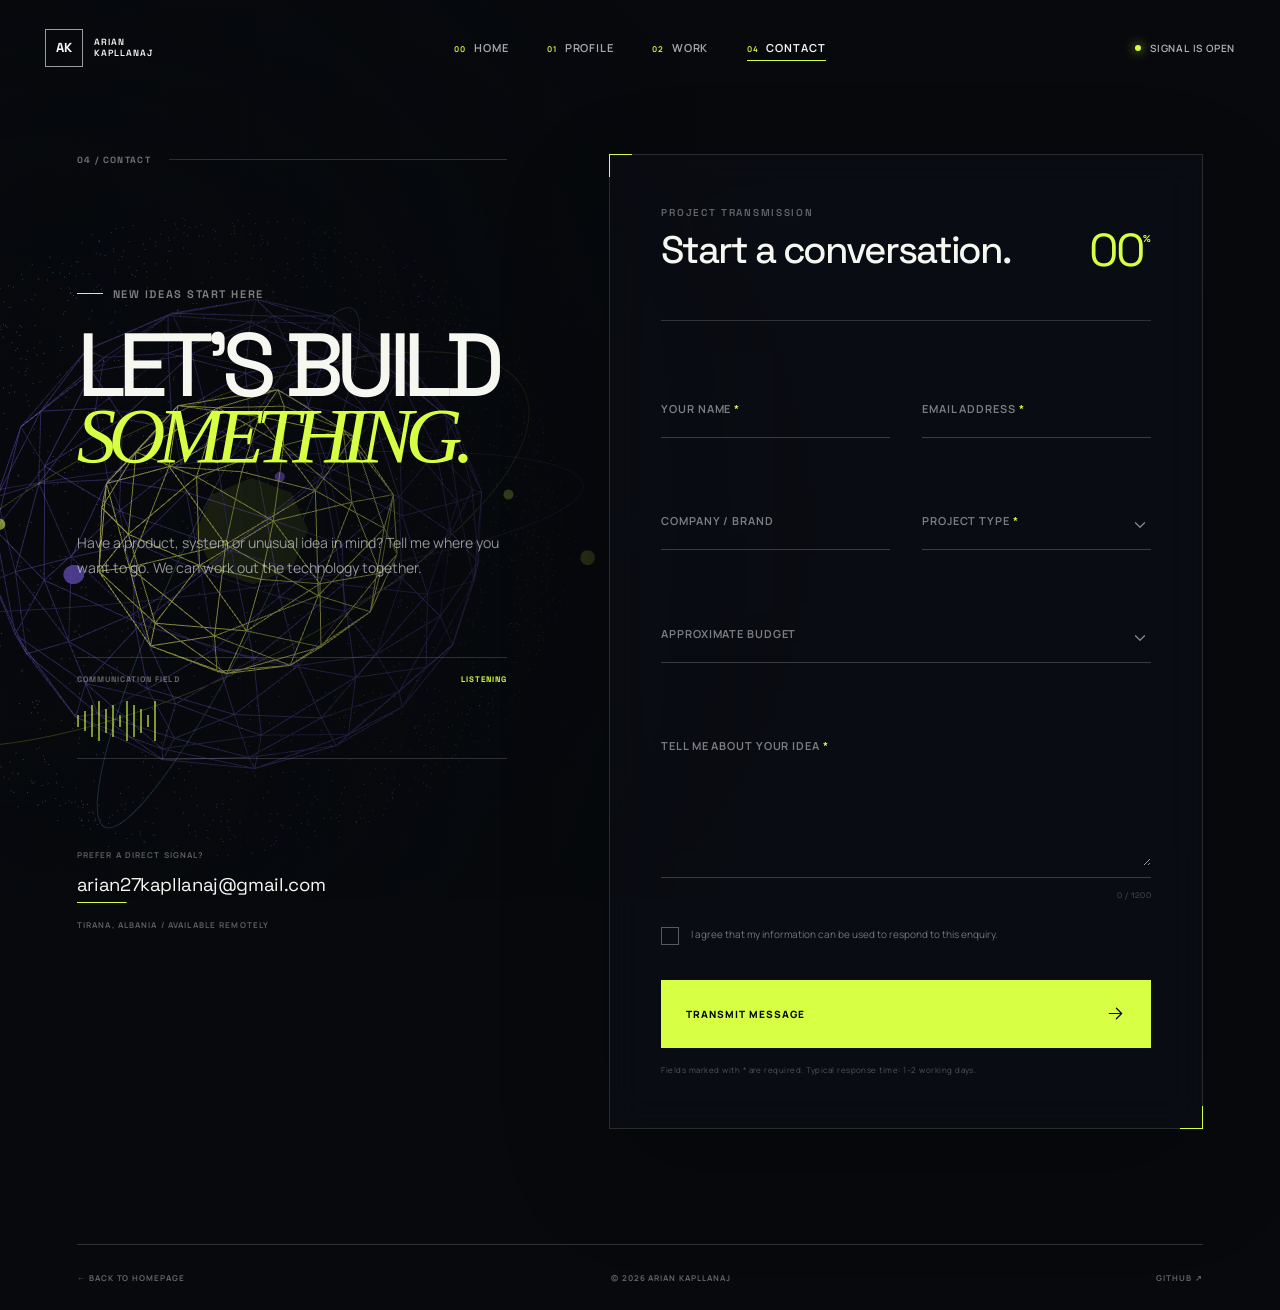
==== contact.html @ 9e795e26 "contact form" ====
<!doctype html>
<html lang="en">
<head>
  <meta charset="UTF-8">
  <meta name="viewport" content="width=device-width, initial-scale=1.0">
  <meta name="description" content="Start a conversation with Arian Kapllanaj about AI systems, software engineering, automation or an ambitious digital product.">
  <meta name="theme-color" content="#07090d">
  <title>Contact — Arian Kapllanaj</title>
  <link rel="icon" href="assets/favicon.svg" type="image/svg+xml">
  <link rel="stylesheet" href="css/style.css">
  <link rel="stylesheet" href="css/contact.css">
</head>

<body class="contact-page is-loading">
  <div class="cursor cursor--dot" aria-hidden="true"></div>
  <div class="cursor cursor--ring" aria-hidden="true"><span>Open</span></div>

  <div class="contact-loader" id="contactLoader" aria-hidden="true">
    <span class="contact-loader__index">04</span>
    <strong>CONTACT</strong>
    <i></i>
  </div>

  <div class="contact-route" id="contactRoute" aria-hidden="true">
    <span>Returning to</span>
    <strong>AK / HOME</strong>
  </div>

  <canvas id="contactCanvas" aria-hidden="true"></canvas>
  <div class="contact-backdrop" aria-hidden="true"></div>

  <header class="site-header contact-header" id="siteHeader">
    <a class="brand magnetic route-home" href="index.html" aria-label="Arian Kapllanaj, return home">
      <span class="brand-mark">AK</span>
      <span class="brand-copy">Arian<br>Kapllanaj</span>
    </a>

    <nav class="desktop-nav" aria-label="Primary navigation">
      <a class="route-home" href="index.html"><span>00</span> Home</a>
      <a href="index.html#profile"><span>01</span> Profile</a>
      <a href="index.html#work"><span>02</span> Work</a>
      <a class="is-active" href="#contactForm"><span>04</span> Contact</a>
    </nav>

    <div class="header-actions">
      <div class="availability" aria-label="Currently available for selected projects">
        <i></i>
        <span>Signal is open</span>
      </div>
      <button class="menu-toggle" id="menuToggle" type="button" aria-label="Open menu" aria-expanded="false" aria-controls="mobileMenu">
        <span></span><span></span>
      </button>
    </div>
  </header>

  <aside class="mobile-menu" id="mobileMenu" aria-hidden="true">
    <div class="mobile-menu__inner">
      <p class="micro-copy">Navigate /</p>
      <nav aria-label="Mobile navigation">
        <a class="route-home" href="index.html"><span>00</span> Home</a>
        <a href="index.html#profile"><span>01</span> Profile</a>
        <a href="index.html#work"><span>02</span> Selected work</a>
        <a href="#contactForm"><span>04</span> Contact</a>
      </nav>
      <div class="mobile-menu__meta">
        <a href="mailto:arian27kapllanaj@gmail.com">Email</a>
        <a href="https://github.com/Arian27Kapllanaj" target="_blank" rel="noreferrer">GitHub</a>
        <span>Tirana, AL</span>
      </div>
    </div>
  </aside>

  <main class="contact-experience">
    <section class="contact-layout page-width" aria-labelledby="contactTitle">
      <div class="contact-intro">
        <div class="contact-index reveal-contact">
          <span>04 / Contact</span>
          <i></i>
        </div>

        <p class="eyebrow reveal-contact"><span></span> New ideas start here</p>
        <h1 id="contactTitle" class="reveal-contact">
          LET'S BUILD<br>
          <em>SOMETHING.</em>
        </h1>
        <p class="contact-intro__copy reveal-contact">
          Have a product, system or unusual idea in mind? Tell me where you want to go. We can work out the technology together.
        </p>

        <div class="signal-readout reveal-contact" aria-hidden="true">
          <div class="signal-readout__top">
            <span>Communication field</span>
            <strong id="signalState">Listening</strong>
          </div>
          <div class="signal-bars">
            <i></i><i></i><i></i><i></i><i></i><i></i><i></i><i></i><i></i><i></i><i></i><i></i>
          </div>
        </div>

        <div class="contact-direct reveal-contact">
          <p>Prefer a direct signal?</p>
          <a href="mailto:arian27kapllanaj@gmail.com">arian27kapllanaj@gmail.com</a>
          <span>Tirana, Albania / Available remotely</span>
        </div>
      </div>

      <div class="form-panel reveal-contact">
        <div class="form-panel__top">
          <div>
            <p class="micro-copy">Project transmission</p>
            <h2>Start a conversation.</h2>
          </div>
          <div class="form-progress" aria-label="Form completion">
            <strong id="formProgress">00</strong><span>%</span>
          </div>
        </div>

        <form id="contactForm" action="https://formspree.io/f/meeylojl" method="post" novalidate>
          <div class="form-row">
            <div class="field">
              <input id="name" name="name" type="text" autocomplete="name" placeholder=" " required>
              <label for="name">Your name <span>*</span></label>
              <i></i>
              <small>Please enter your name.</small>
            </div>

            <div class="field">
              <input id="email" name="email" type="email" autocomplete="email" placeholder=" " required>
              <label for="email">Email address <span>*</span></label>
              <i></i>
              <small>Please enter a valid email.</small>
            </div>
          </div>

          <div class="form-row">
            <div class="field">
              <input id="company" name="company" type="text" autocomplete="organization" placeholder=" ">
              <label for="company">Company / Brand</label>
              <i></i>
            </div>

            <div class="field field--select">
              <select id="projectType" name="project_type" required>
                <option value="" selected disabled></option>
                <option value="AI system or agent">AI system or agent</option>
                <option value="Website or digital product">Website or digital product</option>
                <option value="Software engineering">Software engineering</option>
                <option value="Automation or integration">Automation or integration</option>
                <option value="Something different">Something different</option>
              </select>
              <label for="projectType">Project type <span>*</span></label>
              <svg viewBox="0 0 20 20" aria-hidden="true"><path d="m5 7.5 5 5 5-5"/></svg>
              <i></i>
              <small>Please select a project type.</small>
            </div>
          </div>

          <div class="field field--select">
            <select id="budget" name="budget">
              <option value="" selected></option>
              <option value="Under €1,000">Under €1,000</option>
              <option value="€1,000–€3,000">€1,000–€3,000</option>
              <option value="€3,000–€7,500">€3,000–€7,500</option>
              <option value="€7,500+">€7,500+</option>
              <option value="To be discussed">To be discussed</option>
            </select>
            <label for="budget">Approximate budget</label>
            <svg viewBox="0 0 20 20" aria-hidden="true"><path d="m5 7.5 5 5 5-5"/></svg>
            <i></i>
          </div>

          <div class="field field--message">
            <textarea id="message" name="message" rows="5" placeholder=" " required></textarea>
            <label for="message">Tell me about your idea <span>*</span></label>
            <i></i>
            <small>Please add a short project description.</small>
            <span class="character-count"><b id="characterCount">0</b> / 1200</span>
          </div>

          <div class="field field--honeypot" aria-hidden="true">
            <label for="website">Website</label>
            <input id="website" name="website" type="text" tabindex="-1" autocomplete="off">
          </div>

          <label class="consent">
            <input type="checkbox" name="consent" required>
            <span class="consent-box"><i></i></span>
            <span>I agree that my information can be used to respond to this enquiry.</span>
          </label>

          <button class="send-button magnetic" type="submit">
            <span class="send-button__default">Transmit message</span>
            <span class="send-button__sending">Establishing connection</span>
            <svg viewBox="0 0 24 24" aria-hidden="true"><path d="M5 12h13M13 6l6 6-6 6"/></svg>
            <i class="send-button__progress"></i>
          </button>

          <p class="form-note">Fields marked with * are required. Typical response time: 1–2 working days.</p>
        </form>
      </div>
    </section>
  </main>

  <footer class="contact-footer page-width">
    <a class="route-home" href="index.html">← Back to homepage</a>
    <span>© 2026 Arian Kapllanaj</span>
    <a href="https://github.com/Arian27Kapllanaj" target="_blank" rel="noreferrer">GitHub ↗</a>
  </footer>

  <div class="success-state" id="successState" role="dialog" aria-modal="true" aria-labelledby="successTitle" aria-hidden="true">
    <div class="success-state__orbit" aria-hidden="true"><i></i><i></i><i></i></div>
    <p class="micro-copy">Transmission complete / 200</p>
    <h2 id="successTitle">MESSAGE<br><em>RECEIVED.</em></h2>
    <p>Thank you. Your signal reached me successfully.<br>I'll get back to you shortly.</p>
    <a class="button button--solid route-home" href="index.html">
      <span>Return home</span>
      <svg viewBox="0 0 24 24" aria-hidden="true"><path d="M5 12h13M13 6l6 6-6 6"/></svg>
    </a>
  </div>

  <script type="module" src="js/contact.js"></script>
</body>
</html>
---- css/style.css ----
@font-face {
  font-family: "Manrope Local";
  src: url("../assets/fonts/manrope-latin.woff2") format("woff2");
  font-weight: 200 800;
  font-style: normal;
  font-display: swap;
}

@font-face {
  font-family: "Space Grotesk Local";
  src: url("../assets/fonts/space-grotesk-latin.woff2") format("woff2");
  font-weight: 300 700;
  font-style: normal;
  font-display: swap;
}

:root {
  --ink: #07090d;
  --ink-soft: #101319;
  --paper: #e9e9e4;
  --paper-warm: #dddcd4;
  --white: #f7f7f2;
  --acid: #d7ff43;
  --violet: #8f6bff;
  --blue: #8cd7ff;
  --muted: #8f949d;
  --line-dark: rgba(7, 9, 13, 0.17);
  --line-light: rgba(255, 255, 255, 0.16);
  --page: min(88vw, 1500px);
  --header-height: 96px;
  --ease-out: cubic-bezier(.16, 1, .3, 1);
  --ease-smooth: cubic-bezier(.65, 0, .35, 1);
}

* {
  box-sizing: border-box;
}

html {
  scroll-behavior: smooth;
  scrollbar-color: var(--acid) var(--ink);
  scrollbar-width: thin;
  overflow-x: clip;
}

body {
  margin: 0;
  min-width: 320px;
  width: 100%;
  overflow-x: clip;
  color: var(--white);
  background: var(--ink);
  font-family: "Manrope Local", Arial, sans-serif;
  -webkit-font-smoothing: antialiased;
}

body.is-locked,
body.menu-open,
body.modal-open {
  overflow: hidden;
}

::selection {
  color: var(--ink);
  background: var(--acid);
}

a,
button {
  color: inherit;
}

a {
  text-decoration: none;
}

button {
  border: 0;
  font: inherit;
}

svg {
  display: block;
}

.page-width {
  width: var(--page);
  margin-inline: auto;
}

.section-dark {
  position: relative;
  color: var(--white);
  background: var(--ink);
}

.section-light {
  position: relative;
  color: var(--ink);
  background: var(--paper);
}

.noise {
  display: none;
}

.click-flash {
  position: fixed;
  z-index: 9998;
  width: 12px;
  height: 12px;
  border: 1px solid var(--acid);
  border-radius: 50%;
  pointer-events: none;
  opacity: 0;
  transform: translate(-50%, -50%) scale(0);
}

.click-flash.is-active {
  animation: clickFlash .75s var(--ease-out);
}

.route-transition {
  position: fixed;
  z-index: 15000;
  inset: 0;
  display: grid;
  visibility: hidden;
  align-content: center;
  justify-items: center;
  color: var(--ink);
  background: var(--acid);
  clip-path: circle(0 at var(--route-x, 50%) var(--route-y, 50%));
  transition: clip-path .85s var(--ease-smooth), visibility .85s;
}

.route-transition span {
  margin-bottom: 8px;
  font-family: "Space Grotesk Local", monospace;
  font-size: 9px;
  font-weight: 700;
  letter-spacing: .18em;
  text-transform: uppercase;
}

.route-transition strong {
  font-family: "Space Grotesk Local", sans-serif;
  font-size: clamp(50px, 9vw, 140px);
  font-weight: 520;
  letter-spacing: -.075em;
}

.route-transition.is-active {
  visibility: visible;
  clip-path: circle(150% at var(--route-x, 50%) var(--route-y, 50%));
}

@keyframes clickFlash {
  0% { opacity: .85; transform: translate(-50%, -50%) scale(.2); }
  100% { opacity: 0; transform: translate(-50%, -50%) scale(8); }
}

.cursor {
  position: fixed;
  z-index: 11000;
  top: 0;
  left: 0;
  border-radius: 50%;
  pointer-events: none;
  will-change: transform;
}

.cursor--dot {
  width: 5px;
  height: 5px;
  background: var(--acid);
  transform: translate3d(-100px, -100px, 0);
}

.cursor--ring {
  display: grid;
  width: 42px;
  height: 42px;
  border: 1px solid rgba(215, 255, 67, .6);
  place-items: center;
  transition: width .3s var(--ease-out), height .3s var(--ease-out), background-color .3s, border-color .3s;
}

.cursor--ring span {
  opacity: 0;
  color: var(--ink);
  font-size: 9px;
  font-weight: 800;
  letter-spacing: .08em;
  text-transform: uppercase;
  transition: opacity .2s;
}

.cursor--ring.is-hovering {
  width: 64px;
  height: 64px;
  border-color: var(--acid);
  background: rgba(215, 255, 67, .1);
}

.cursor--ring.is-view {
  width: 82px;
  height: 82px;
  border-color: var(--acid);
  background: var(--acid);
}

.cursor--ring.is-view span {
  opacity: 1;
}

.micro-copy {
  font-family: "Space Grotesk Local", monospace;
  font-size: 10px;
  font-weight: 600;
  letter-spacing: .17em;
  text-transform: uppercase;
}

.eyebrow {
  display: flex;
  align-items: center;
  gap: 10px;
  margin: 0;
  font-family: "Space Grotesk Local", monospace;
  font-size: 11px;
  font-weight: 650;
  letter-spacing: .14em;
  text-transform: uppercase;
}

.eyebrow > span {
  width: 26px;
  height: 1px;
  background: currentColor;
}

.eyebrow b {
  font-weight: inherit;
}

/* Opening experience */
.experience-gate {
  position: fixed;
  z-index: 9000;
  inset: 0;
  overflow: hidden;
  color: var(--white);
  background: transparent;
  transition: visibility 0s linear .05s;
}

.experience-gate.is-complete {
  visibility: hidden;
}

.experience-gate.is-launching {
  z-index: 12000;
}

.experience-gate.is-complete .launch-sequence {
  visibility: hidden;
}

.gate-shutter {
  position: absolute;
  z-index: 0;
  right: 0;
  left: 0;
  height: 50.5%;
  background: var(--ink);
  transform: translateY(0);
  transition: transform .9s var(--ease-smooth);
}

.gate-shutter--top {
  top: 0;
}

.gate-shutter--bottom {
  bottom: 0;
}

.experience-gate.is-launching .gate-shutter--top {
  transform: translateY(-101%);
  transition-delay: .55s;
}

.experience-gate.is-launching .gate-shutter--bottom {
  transform: translateY(101%);
  transition-delay: .55s;
}

.gate-grid {
  position: absolute;
  z-index: 1;
  inset: 0;
  opacity: .07;
  background-image:
    linear-gradient(rgba(255, 255, 255, .16) 1px, transparent 1px),
    linear-gradient(90deg, rgba(255, 255, 255, .16) 1px, transparent 1px);
  background-size: 6.25vw 6.25vw;
  mask-image: radial-gradient(circle at center, #000, transparent 74%);
}

.gate-orbit {
  position: absolute;
  z-index: 1;
  top: 50%;
  left: 50%;
  border: 1px solid rgba(215, 255, 67, .15);
  border-radius: 50%;
  transform: translate(-50%, -50%);
}

.gate-orbit::before {
  position: absolute;
  width: 7px;
  height: 7px;
  border-radius: 50%;
  background: var(--acid);
  box-shadow: 0 0 22px var(--acid);
  content: "";
}

.gate-orbit--one {
  width: min(70vw, 900px);
  aspect-ratio: 1;
  animation: orbitSpin 22s linear infinite;
}

.gate-orbit--one::before {
  top: 11%;
  left: 19%;
}

.gate-orbit--two {
  width: min(46vw, 590px);
  aspect-ratio: 1;
  border-color: rgba(143, 107, 255, .24);
  animation: orbitSpin 14s linear infinite reverse;
}

.gate-orbit--two::before {
  right: 5%;
  bottom: 28%;
  background: var(--violet);
  box-shadow: 0 0 22px var(--violet);
}

@keyframes orbitSpin {
  to { transform: translate(-50%, -50%) rotate(360deg); }
}

.gate-top,
.gate-bottom {
  position: absolute;
  z-index: 2;
  right: 3.5vw;
  left: 3.5vw;
  display: flex;
  justify-content: space-between;
  color: rgba(255, 255, 255, .5);
}

.gate-grid,
.gate-orbit,
.gate-top,
.gate-bottom,
.gate-center {
  transition: opacity .35s ease, transform .55s var(--ease-out);
}

.experience-gate.is-launching .gate-grid,
.experience-gate.is-launching .gate-orbit,
.experience-gate.is-launching .gate-top,
.experience-gate.is-launching .gate-bottom,
.experience-gate.is-launching .gate-center {
  opacity: 0;
}

.experience-gate.is-launching .gate-center {
  transform: translate(-50%, -50%) scale(.92);
}

.gate-top { top: 4vh; }
.gate-bottom { bottom: 4vh; }

.gate-center {
  position: absolute;
  z-index: 3;
  top: 50%;
  left: 50%;
  width: min(92vw, 920px);
  text-align: center;
  transform: translate(-50%, -50%);
}

.gate-eyebrow {
  justify-content: center;
  margin-bottom: 24px;
  color: rgba(255, 255, 255, .55);
}

.gate-eyebrow span {
  background: var(--acid);
}

.gate-center h1 {
  margin: 0 0 50px;
  font-family: "Space Grotesk Local", sans-serif;
  font-size: clamp(42px, 6.5vw, 104px);
  font-weight: 430;
  letter-spacing: -.075em;
  line-height: .91;
}

.gate-center h1 em {
  color: var(--acid);
  font-family: Georgia, serif;
  font-weight: 400;
}

.enter-button {
  position: relative;
  display: inline-flex;
  width: 178px;
  height: 178px;
  align-items: center;
  justify-content: center;
  border: 1px solid rgba(255, 255, 255, .28);
  border-radius: 50%;
  color: var(--ink);
  background: var(--acid);
  cursor: pointer;
  transition: color .35s, background-color .35s, transform .25s var(--ease-out);
}

.enter-button::before {
  position: absolute;
  inset: 10px;
  border: 1px solid rgba(7, 9, 13, .22);
  border-radius: inherit;
  content: "";
  transition: inset .3s var(--ease-out);
}

.enter-button:hover {
  color: var(--white);
  background: var(--violet);
}

.enter-button:hover::before { inset: 5px; }

.enter-button__rings,
.enter-button__rings::before {
  position: absolute;
  inset: -12px;
  border: 1px solid rgba(215, 255, 67, .2);
  border-radius: 50%;
  content: "";
}

.enter-button__rings::before {
  inset: -12px;
  animation: enterPulse 2.4s ease-out infinite;
}

@keyframes enterPulse {
  0% { opacity: .9; transform: scale(.88); }
  100% { opacity: 0; transform: scale(1.22); }
}

.enter-button__label {
  display: flex;
  flex-direction: column;
  font-family: "Space Grotesk Local", sans-serif;
  font-size: 16px;
  font-weight: 700;
  letter-spacing: .03em;
  line-height: 1.2;
  text-transform: uppercase;
}

.enter-button__label small {
  font-size: 9px;
  letter-spacing: .18em;
  opacity: .65;
}

.enter-button svg {
  position: absolute;
  right: 29px;
  bottom: 42px;
  width: 19px;
  fill: none;
  stroke: currentColor;
  stroke-linecap: round;
  stroke-linejoin: round;
  stroke-width: 1.5;
}

.boot-status {
  width: min(340px, 76vw);
  margin: 38px auto 0;
  color: rgba(255, 255, 255, .48);
  font-family: "Space Grotesk Local", monospace;
  font-size: 9px;
  letter-spacing: .14em;
  text-transform: uppercase;
}

.boot-track {
  height: 1px;
  margin-top: 12px;
  overflow: hidden;
  background: rgba(255, 255, 255, .12);
}

.boot-track i {
  display: block;
  width: 0;
  height: 100%;
  background: var(--acid);
  box-shadow: 0 0 12px var(--acid);
}

.launch-sequence {
  position: absolute;
  z-index: 6;
  inset: 0;
  display: grid;
  visibility: hidden;
  align-content: center;
  justify-items: center;
  pointer-events: none;
}

.launch-sequence__line {
  position: absolute;
  top: 50%;
  left: 50%;
  width: 0;
  height: 1px;
  background: var(--acid);
  box-shadow: 0 0 20px rgba(215, 255, 67, .72);
  transform: translate(-50%, -50%);
}

.launch-sequence strong {
  opacity: 0;
  font-family: "Space Grotesk Local", sans-serif;
  font-size: clamp(72px, 12vw, 180px);
  font-weight: 520;
  letter-spacing: -.1em;
  line-height: 1;
  transform: scale(.65);
}

.launch-sequence small {
  margin-top: 15px;
  opacity: 0;
  color: var(--acid);
  font-family: "Space Grotesk Local", monospace;
  font-size: 9px;
  font-weight: 700;
  letter-spacing: .28em;
  text-transform: uppercase;
  transform: translateY(10px);
}

.experience-gate.is-launching .launch-sequence {
  visibility: visible;
}

.experience-gate.is-launching .launch-sequence__line {
  animation: launchLine 1.05s var(--ease-out) both;
}

.experience-gate.is-launching .launch-sequence strong {
  animation: launchMark .9s .12s var(--ease-out) both;
}

.experience-gate.is-launching .launch-sequence small {
  animation: launchStatus .7s .25s var(--ease-out) both;
}

@keyframes launchMark {
  0% { opacity: 0; transform: scale(.65); }
  45% { opacity: 1; color: var(--white); transform: scale(1); }
  100% { opacity: 0; color: var(--acid); transform: scale(1.55); }
}

@keyframes launchLine {
  0% { width: 0; opacity: 0; }
  18% { opacity: 1; }
  62% { width: 100vw; opacity: 1; }
  100% { width: 100vw; opacity: 0; }
}

@keyframes launchStatus {
  0% { opacity: 0; transform: translateY(10px); }
  45%, 72% { opacity: 1; transform: translateY(0); }
  100% { opacity: 0; transform: translateY(-8px); }
}

.experience-gate.is-booting .boot-track i {
  width: 100%;
  transition: width 1.45s var(--ease-smooth);
}

.experience-gate.is-booting .enter-button {
  animation: enterLaunch .8s var(--ease-out) forwards;
}

@keyframes enterLaunch {
  35% { transform: scale(.88); }
  100% { opacity: 0; transform: scale(1.55); }
}

/* Three.js background */
.webgl-shell {
  position: fixed;
  z-index: 0;
  inset: 0;
  overflow: hidden;
  pointer-events: none;
}

#webglCanvas {
  width: 100%;
  height: 100%;
  opacity: 0;
  transition: opacity 1.4s .4s;
}

body.site-ready #webglCanvas { opacity: 1; }

.webgl-vignette {
  position: absolute;
  inset: 0;
  background: radial-gradient(circle at 70% 48%, transparent 0 26%, rgba(7, 9, 13, .06) 48%, rgba(7, 9, 13, .72) 100%);
}

.site-shell {
  position: relative;
  z-index: 2;
  opacity: 0;
}

body.site-ready .site-shell {
  opacity: 1;
  transition: opacity .8s .16s;
}

/* Navigation */
.site-header {
  position: fixed;
  z-index: 200;
  top: 0;
  right: 0;
  left: 0;
  display: grid;
  height: var(--header-height);
  padding: 0 3.5vw;
  align-items: center;
  grid-template-columns: 1fr auto 1fr;
  border-bottom: 1px solid transparent;
  transition: height .45s var(--ease-out), background-color .45s, border-color .45s, transform .55s var(--ease-out);
}

.site-header.is-scrolled {
  height: 72px;
  border-color: var(--line-light);
  background: rgba(7, 9, 13, .77);
  backdrop-filter: blur(18px);
}

.site-header.is-hidden {
  transform: translateY(-110%);
}

.header-light .site-header {
  color: var(--ink);
}

.header-light .site-header.is-scrolled {
  border-color: var(--line-dark);
  background: rgba(233, 233, 228, .82);
}

.header-light .brand-mark {
  border-color: rgba(7, 9, 13, .55);
}

.header-light .desktop-nav a,
.header-light .availability {
  color: rgba(7, 9, 13, .62);
}

.header-light .desktop-nav a:hover,
.header-light .desktop-nav a.is-active {
  color: var(--ink);
}

.header-light .menu-toggle {
  border-color: var(--line-dark);
}

.header-light .menu-toggle span {
  background: var(--ink);
}

.header-light.menu-open .site-header {
  color: var(--white);
}

.header-light.menu-open .brand-mark,
.header-light.menu-open .menu-toggle {
  border-color: var(--line-light);
}

.header-light.menu-open .menu-toggle span {
  background: var(--white);
}

.brand {
  display: flex;
  width: max-content;
  align-items: center;
  gap: 11px;
}

.brand-mark {
  display: grid;
  width: 38px;
  height: 38px;
  border: 1px solid rgba(255, 255, 255, .6);
  place-items: center;
  font-family: "Space Grotesk Local", sans-serif;
  font-size: 13px;
  font-weight: 700;
  letter-spacing: -.04em;
}

.brand-copy {
  font-family: "Space Grotesk Local", sans-serif;
  font-size: 9px;
  font-weight: 600;
  letter-spacing: .12em;
  line-height: 1.2;
  text-transform: uppercase;
}

.desktop-nav {
  display: flex;
  align-items: center;
  gap: clamp(24px, 3vw, 52px);
}

.desktop-nav a {
  position: relative;
  padding: 12px 0;
  color: rgba(255, 255, 255, .64);
  font-size: 11px;
  font-weight: 650;
  letter-spacing: .08em;
  text-transform: uppercase;
  transition: color .25s;
}

.desktop-nav a::after {
  position: absolute;
  right: 0;
  bottom: 6px;
  left: 0;
  height: 1px;
  background: var(--acid);
  content: "";
  transform: scaleX(0);
  transform-origin: right;
  transition: transform .35s var(--ease-out);
}

.desktop-nav a:hover,
.desktop-nav a.is-active { color: var(--white); }
.desktop-nav a:hover::after,
.desktop-nav a.is-active::after { transform: scaleX(1); transform-origin: left; }

.desktop-nav span {
  margin-right: 5px;
  color: var(--acid);
  font-size: 8px;
}

.header-actions {
  display: flex;
  align-items: center;
  justify-self: end;
  gap: 20px;
}

.availability {
  display: flex;
  align-items: center;
  gap: 9px;
  color: rgba(255, 255, 255, .7);
  font-size: 10px;
  font-weight: 600;
  letter-spacing: .08em;
  text-transform: uppercase;
}

.availability i {
  width: 6px;
  height: 6px;
  border-radius: 50%;
  background: var(--acid);
  box-shadow: 0 0 11px var(--acid);
  animation: statusPulse 2s ease-in-out infinite;
}

@keyframes statusPulse {
  50% { opacity: .45; box-shadow: 0 0 3px var(--acid); }
}

.menu-toggle {
  position: relative;
  display: none;
  width: 45px;
  height: 45px;
  border: 1px solid var(--line-light);
  border-radius: 50%;
  background: transparent;
  cursor: pointer;
}

.menu-toggle span {
  position: absolute;
  top: 50%;
  left: 50%;
  width: 16px;
  height: 1px;
  background: var(--white);
  transition: transform .35s var(--ease-out);
}

.menu-toggle span:first-child { transform: translate(-50%, -4px); }
.menu-toggle span:last-child { transform: translate(-50%, 4px); }
.menu-open .menu-toggle span:first-child { transform: translate(-50%, 0) rotate(45deg); }
.menu-open .menu-toggle span:last-child { transform: translate(-50%, 0) rotate(-45deg); }

.mobile-menu {
  position: fixed;
  z-index: 150;
  inset: 0;
  visibility: hidden;
  background: var(--ink-soft);
  clip-path: circle(0 at calc(100% - 55px) 48px);
  transition: clip-path .75s var(--ease-smooth), visibility .75s;
}

.menu-open .mobile-menu {
  visibility: visible;
  clip-path: circle(150% at calc(100% - 55px) 48px);
}

.mobile-menu__inner {
  display: flex;
  width: var(--page);
  height: 100%;
  padding: 130px 0 50px;
  margin: auto;
  flex-direction: column;
}

.mobile-menu__inner > p { color: var(--muted); }

.mobile-menu nav {
  display: flex;
  flex: 1;
  flex-direction: column;
  justify-content: center;
}

.mobile-menu nav a {
  display: flex;
  padding: 10px 0;
  align-items: flex-start;
  gap: 15px;
  font-family: "Space Grotesk Local", sans-serif;
  font-size: clamp(33px, 8vw, 64px);
  font-weight: 450;
  letter-spacing: -.05em;
  line-height: 1;
}

.mobile-menu nav span {
  margin-top: 7px;
  color: var(--acid);
  font-family: "Manrope Local", sans-serif;
  font-size: 9px;
  letter-spacing: .1em;
}

.mobile-menu__meta {
  display: flex;
  padding-top: 24px;
  justify-content: space-between;
  border-top: 1px solid var(--line-light);
  color: var(--muted);
  font-size: 10px;
  letter-spacing: .09em;
  text-transform: uppercase;
}

/* Hero */
.hero {
  min-height: max(780px, 100svh);
  overflow: hidden;
  background: transparent;
}

.hero::before {
  position: absolute;
  inset: 0;
  background:
    linear-gradient(90deg, rgba(7, 9, 13, .97) 0%, rgba(7, 9, 13, .88) 38%, rgba(7, 9, 13, .18) 68%, rgba(7, 9, 13, .5) 100%),
    linear-gradient(0deg, var(--ink) 0%, transparent 22%);
  content: "";
}

.hero-content {
  position: relative;
  display: grid;
  min-height: max(780px, 100svh);
  padding: calc(var(--header-height) + 7vh) 0 9vh;
  align-items: center;
  grid-template-columns: minmax(0, 1.35fr) minmax(280px, .65fr);
  gap: 6vw;
}

.hero-copy {
  position: relative;
  z-index: 2;
  align-self: center;
}

.hero-eyebrow {
  margin-bottom: clamp(25px, 4vh, 48px);
  color: rgba(255, 255, 255, .54);
}

.hero-eyebrow span { background: var(--acid); }

.hero-title {
  margin: 0;
  font-family: "Space Grotesk Local", sans-serif;
  font-size: clamp(70px, 9vw, 154px);
  font-weight: 480;
  letter-spacing: -.087em;
  line-height: .72;
}

.title-line {
  display: block;
  overflow: hidden;
  padding-right: .08em;
  padding-bottom: .13em;
}

.title-line > span {
  display: block;
  transform: translateY(110%);
  transition: transform 1.1s var(--ease-out);
}

.title-line--accent {
  margin-left: 8vw;
  color: transparent;
  -webkit-text-stroke: 1px rgba(255, 255, 255, .48);
}

body.site-ready .title-line > span { transform: translateY(0); }
body.site-ready .title-line:nth-child(2) > span { transition-delay: .12s; }

.hero-statement {
  margin: clamp(20px, 4vh, 50px) 0 0 8vw;
}

.hero-statement p {
  margin: 0;
  font-family: "Space Grotesk Local", sans-serif;
  font-size: clamp(27px, 3vw, 50px);
  font-weight: 380;
  letter-spacing: -.05em;
  line-height: 1.08;
}

.word-switch {
  position: relative;
  display: inline-block;
  padding: 0 2px 5px;
  color: var(--acid);
  background: transparent;
  cursor: pointer;
}

.word-switch i {
  position: absolute;
  right: 0;
  bottom: 1px;
  left: 0;
  height: 1px;
  background: var(--acid);
  transform-origin: left;
}

.word-switch.is-changing span {
  display: inline-block;
  animation: wordChange .45s var(--ease-out);
}

@keyframes wordChange {
  0% { opacity: 1; transform: translateY(0); }
  45% { opacity: 0; transform: translateY(-10px); }
  55% { opacity: 0; transform: translateY(10px); }
  100% { opacity: 1; transform: translateY(0); }
}

.hero-description {
  width: min(520px, 90%);
  margin: 27px 0 0 8vw;
  color: rgba(255, 255, 255, .58);
  font-size: clamp(14px, 1.15vw, 17px);
  line-height: 1.75;
}

.hero-cta {
  display: flex;
  margin: 33px 0 0 8vw;
  align-items: center;
  gap: 34px;
}

.button {
  display: inline-flex;
  min-height: 58px;
  padding: 0 24px;
  align-items: center;
  justify-content: center;
  gap: 32px;
  font-size: 11px;
  font-weight: 750;
  letter-spacing: .08em;
  text-transform: uppercase;
}

.button--solid {
  color: var(--ink);
  background: var(--acid);
  transition: color .3s, background-color .3s;
}

.button--solid:hover { color: var(--white); background: var(--violet); }

.button svg {
  width: 19px;
  fill: none;
  stroke: currentColor;
  stroke-linecap: round;
  stroke-linejoin: round;
  stroke-width: 1.5;
  transition: transform .3s var(--ease-out);
}

.button:hover svg { transform: translateX(5px); }

.text-link {
  position: relative;
  padding: 12px 0;
  font-size: 11px;
  font-weight: 700;
  letter-spacing: .08em;
  text-transform: uppercase;
}

.text-link i {
  position: absolute;
  right: 0;
  bottom: 5px;
  left: 0;
  height: 1px;
  background: rgba(255, 255, 255, .35);
}

.text-link i::after {
  display: block;
  width: 0;
  height: 100%;
  background: var(--acid);
  content: "";
  transition: width .35s var(--ease-out);
}

.text-link:hover i::after { width: 100%; }

.hero-hud {
  position: relative;
  z-index: 1;
  width: min(30vw, 440px);
  aspect-ratio: .85;
  padding: 24px;
  justify-self: end;
  border: 1px solid rgba(255, 255, 255, .14);
  background: rgba(7, 9, 13, .07);
  backdrop-filter: blur(2px);
}

.hud-corners i {
  position: absolute;
  width: 17px;
  height: 17px;
  border-color: var(--acid);
  border-style: solid;
}

.hud-corners i:nth-child(1) { top: -1px; left: -1px; border-width: 1px 0 0 1px; }
.hud-corners i:nth-child(2) { top: -1px; right: -1px; border-width: 1px 1px 0 0; }
.hud-corners i:nth-child(3) { right: -1px; bottom: -1px; border-width: 0 1px 1px 0; }
.hud-corners i:nth-child(4) { bottom: -1px; left: -1px; border-width: 0 0 1px 1px; }

.hero-hud > p { color: rgba(255, 255, 255, .4); }
.hud-spacer { height: 76%; }

.hud-readout {
  display: flex;
  padding-top: 13px;
  align-items: end;
  justify-content: space-between;
  border-top: 1px solid rgba(255, 255, 255, .16);
  color: rgba(255, 255, 255, .43);
  font-size: 9px;
  letter-spacing: .08em;
  text-transform: uppercase;
}

.hud-readout strong { color: var(--acid); font-size: 10px; }

.hero-coordinates {
  position: absolute;
  z-index: 2;
  top: 50%;
  right: 3.5vw;
  display: flex;
  color: rgba(255, 255, 255, .28);
  writing-mode: vertical-rl;
  gap: 30px;
  transform: translateY(-50%);
}

.scroll-cue {
  position: absolute;
  z-index: 2;
  bottom: 4vh;
  left: 3.5vw;
  display: flex;
  align-items: center;
  gap: 13px;
  color: rgba(255, 255, 255, .35);
  font-size: 9px;
  font-weight: 650;
  letter-spacing: .12em;
  text-transform: uppercase;
  writing-mode: vertical-rl;
}

.scroll-cue i {
  position: relative;
  width: 1px;
  height: 55px;
  overflow: hidden;
  background: rgba(255, 255, 255, .12);
}

.scroll-cue i::after {
  position: absolute;
  width: 100%;
  height: 40%;
  background: var(--acid);
  content: "";
  animation: scrollLine 1.8s ease-in-out infinite;
}

@keyframes scrollLine {
  0% { transform: translateY(-120%); }
  100% { transform: translateY(280%); }
}

/* Shared section language */
.section-grid { display: grid; }

.section-index {
  display: flex;
  padding-bottom: 20px;
  align-items: center;
  gap: 18px;
  color: rgba(7, 9, 13, .55);
  font-family: "Space Grotesk Local", monospace;
  font-size: 10px;
  font-weight: 650;
  letter-spacing: .14em;
  text-transform: uppercase;
}

.section-index i {
  height: 1px;
  flex: 1;
  background: var(--line-dark);
}

.section-index--light { color: rgba(255, 255, 255, .46); }
.section-index--light i { background: var(--line-light); }

.kicker {
  margin: 0;
  font-family: "Space Grotesk Local", monospace;
  font-size: 11px;
  font-weight: 700;
  letter-spacing: .14em;
  text-transform: uppercase;
}

.display-heading {
  margin: 0;
  font-family: "Space Grotesk Local", sans-serif;
  font-size: clamp(48px, 7vw, 112px);
  font-weight: 430;
  letter-spacing: -.075em;
  line-height: .9;
}

.display-heading em {
  color: var(--violet);
  font-family: Georgia, serif;
  font-weight: 400;
}

[data-reveal] {
  opacity: 0;
  transform: translateY(38px);
  transition: opacity .85s var(--ease-out), transform .9s var(--ease-out);
}

[data-reveal="scale"] { transform: scale(.88); }
[data-reveal="lines"] { transform: translateY(55px); }
[data-reveal].is-visible { opacity: 1; transform: translateY(0) scale(1); }

/* Profile */
.profile {
  min-height: 100vh;
  padding: clamp(110px, 13vw, 200px) 0;
  overflow: hidden;
}

.profile .section-grid {
  grid-template-columns: .75fr 1.5fr .75fr;
  column-gap: 4vw;
}

.profile .section-index { grid-column: 1 / -1; }

.profile-intro {
  padding-top: clamp(55px, 7vw, 105px);
  grid-column: 1 / 3;
}

.profile-intro .kicker { margin-bottom: 28px; }

.profile-body {
  display: grid;
  margin: clamp(50px, 7vw, 100px) 0 0 25%;
  grid-template-columns: 1fr 1fr;
  gap: clamp(28px, 5vw, 80px);
}

.profile-body p {
  margin: 0;
  color: rgba(7, 9, 13, .6);
  font-size: clamp(14px, 1.1vw, 17px);
  line-height: 1.8;
}

.profile-body .lead {
  color: var(--ink);
  font-size: clamp(17px, 1.45vw, 22px);
  line-height: 1.55;
}

.profile-orbit {
  position: relative;
  width: min(25vw, 350px);
  margin-top: clamp(90px, 13vw, 180px);
  aspect-ratio: 1;
  align-self: end;
  justify-self: end;
  border: 1px solid var(--line-dark);
  border-radius: 50%;
  grid-column: 3;
}

.profile-orbit::before,
.profile-orbit::after {
  position: absolute;
  border: 1px solid var(--line-dark);
  border-radius: 50%;
  content: "";
}

.profile-orbit::before { inset: 14%; }
.profile-orbit::after { inset: 34%; background: var(--acid); border: 0; }

.orbit-center {
  position: absolute;
  z-index: 2;
  inset: 34%;
  display: grid;
  place-items: center;
  font-family: "Space Grotesk Local", sans-serif;
  font-size: clamp(18px, 2vw, 30px);
  font-weight: 700;
}

.orbit-copy {
  position: absolute;
  inset: -2%;
  display: flex;
  align-items: center;
  justify-content: space-around;
  border-radius: 50%;
  font-family: "Space Grotesk Local", monospace;
  font-size: 7px;
  font-weight: 700;
  letter-spacing: .12em;
  text-transform: uppercase;
  animation: orbitSpinCenter 20s linear infinite;
}

.orbit-copy i { width: 4px; height: 4px; border-radius: 50%; background: var(--violet); }

@keyframes orbitSpinCenter { to { transform: rotate(360deg); } }

.stats-grid {
  display: grid;
  margin-top: clamp(85px, 12vw, 170px);
  grid-template-columns: repeat(3, 1fr);
  grid-column: 1 / 3;
  border-top: 1px solid var(--line-dark);
  border-bottom: 1px solid var(--line-dark);
}

.stat {
  min-height: 215px;
  padding: 34px 30px 28px 0;
}

.stat + .stat {
  padding-left: 30px;
  border-left: 1px solid var(--line-dark);
}

.stat strong {
  font-family: "Space Grotesk Local", sans-serif;
  font-size: clamp(50px, 6vw, 95px);
  font-weight: 420;
  letter-spacing: -.07em;
  line-height: 1;
}

.stat sup { color: var(--violet); font-size: .35em; vertical-align: top; }

.stat p {
  margin: 24px 0 0;
  color: rgba(7, 9, 13, .54);
  font-size: 10px;
  font-weight: 650;
  letter-spacing: .1em;
  line-height: 1.5;
  text-transform: uppercase;
}

/* Work */
.work {
  padding: clamp(110px, 13vw, 200px) 0 clamp(120px, 15vw, 230px);
}

.section-heading-row {
  display: grid;
  padding: clamp(60px, 8vw, 120px) 0 clamp(65px, 8vw, 125px);
  align-items: end;
  grid-template-columns: 1.5fr .5fr;
  gap: 7vw;
}

.section-heading-row > p {
  margin: 0 0 4px;
  color: rgba(255, 255, 255, .5);
  font-size: clamp(14px, 1.1vw, 17px);
  line-height: 1.8;
}

.project-grid {
  display: grid;
  grid-template-columns: 1fr 1fr;
  gap: clamp(35px, 5vw, 78px) clamp(20px, 2.7vw, 44px);
}

.project-card {
  position: relative;
  display: block;
  min-width: 0;
  padding: 0;
  color: inherit;
  background: transparent;
  text-align: left;
  cursor: pointer;
  transform-style: preserve-3d;
  transition: opacity .85s var(--ease-out), transform .45s var(--ease-out);
}

.project-card:nth-child(even) { margin-top: 11vw; }
.project-card--wide { grid-column: auto; }

.project-card__number {
  position: absolute;
  z-index: 3;
  top: 16px;
  left: 18px;
  color: rgba(255, 255, 255, .55);
  font-family: "Space Grotesk Local", monospace;
  font-size: 9px;
  letter-spacing: .1em;
}

.project-visual {
  position: relative;
  height: clamp(330px, 40vw, 650px);
  overflow: hidden;
  background: var(--ink-soft);
  transform: translateZ(0);
}

.project-visual::after {
  position: absolute;
  inset: 0;
  border: 1px solid rgba(255, 255, 255, .08);
  content: "";
}

.project-card__meta {
  display: flex;
  padding-top: 22px;
  align-items: center;
  justify-content: space-between;
}

.project-card h3 {
  margin: 0 0 7px;
  font-family: "Space Grotesk Local", sans-serif;
  font-size: clamp(21px, 2vw, 32px);
  font-weight: 520;
  letter-spacing: -.04em;
}

.project-card__meta p {
  margin: 0;
  color: rgba(255, 255, 255, .42);
  font-size: 9px;
  font-weight: 650;
  letter-spacing: .12em;
  text-transform: uppercase;
}

.round-arrow {
  display: grid;
  width: 52px;
  height: 52px;
  border: 1px solid var(--line-light);
  border-radius: 50%;
  place-items: center;
  transition: color .3s, background-color .3s, transform .35s var(--ease-out);
}

.round-arrow svg {
  width: 20px;
  fill: none;
  stroke: currentColor;
  stroke-linecap: round;
  stroke-linejoin: round;
  stroke-width: 1.4;
}

.project-card:hover .round-arrow {
  color: var(--ink);
  background: var(--acid);
  transform: rotate(45deg);
}

.project-card:hover .project-visual > *:not(.visual-grid) { transform: scale(1.04); }

.project-visual--jarvis {
  background: radial-gradient(circle at center, #272143 0, #0d1017 46%, #07090d 100%);
}

.visual-grid {
  position: absolute;
  inset: 0;
  opacity: .18;
  background-image:
    linear-gradient(rgba(255,255,255,.2) 1px, transparent 1px),
    linear-gradient(90deg, rgba(255,255,255,.2) 1px, transparent 1px);
  background-size: 9% 9%;
  mask-image: radial-gradient(circle at center, #000, transparent 75%);
}

.jarvis-core {
  position: absolute;
  top: 50%;
  left: 50%;
  display: grid;
  width: 45%;
  max-width: 260px;
  aspect-ratio: 1;
  border: 1px solid rgba(215, 255, 67, .5);
  border-radius: 50%;
  place-items: center;
  transform: translate(-50%, -50%) !important;
  transition: filter .5s;
}

.project-card:hover .jarvis-core { filter: drop-shadow(0 0 25px rgba(215,255,67,.2)); }

.jarvis-core::before,
.jarvis-core::after,
.jarvis-core i {
  position: absolute;
  border: 1px solid rgba(143, 107, 255, .45);
  border-radius: 50%;
  content: "";
}

.jarvis-core::before { inset: 12%; }
.jarvis-core::after { inset: 31%; background: rgba(143, 107, 255, .1); }
.jarvis-core i:nth-child(1) { inset: -14%; border-style: dashed; animation: orbitSpinCenter 18s linear infinite; }
.jarvis-core i:nth-child(2) { inset: 22%; border-color: rgba(215,255,67,.55); }
.jarvis-core i:nth-child(3) { inset: 43%; border: 0; background: var(--acid); box-shadow: 0 0 22px var(--acid); }
.jarvis-core strong { z-index: 2; color: var(--white); font-size: 40px; font-weight: 300; }

.visual-label {
  position: absolute;
  padding: 8px 10px;
  border: 1px solid rgba(255, 255, 255, .13);
  color: rgba(255, 255, 255, .56);
  background: rgba(7,9,13,.36);
  font-family: "Space Grotesk Local", monospace;
  font-size: 7px;
  letter-spacing: .13em;
  text-transform: uppercase;
  transition: transform .5s var(--ease-out);
}

.visual-label--one { top: 18%; right: 9%; }
.visual-label--two { bottom: 17%; left: 8%; }
.visual-label--three { right: 8%; bottom: 28%; }

.project-visual--cod {
  background: linear-gradient(145deg, #151b14, #080b0b 58%, #11190d);
}

.project-visual--cod::before {
  position: absolute;
  inset: 0;
  opacity: .18;
  background: repeating-linear-gradient(0deg, transparent 0 5px, rgba(255,255,255,.07) 6px);
  content: "";
}

.scan-line {
  position: absolute;
  z-index: 2;
  top: -20%;
  right: 0;
  left: 0;
  height: 20%;
  background: linear-gradient(transparent, rgba(215,255,67,.15), transparent);
  animation: scan 4s linear infinite;
}

@keyframes scan { to { top: 110%; } }

.map-shape {
  position: absolute;
  top: 50%;
  left: 50%;
  width: 39%;
  transform: translate(-50%, -50%) !important;
  transition: filter .5s;
}

.map-shape svg { width: 100%; overflow: visible; }
.map-shape path { fill: rgba(215,255,67,.07); stroke: rgba(215,255,67,.58); stroke-width: 1; vector-effect: non-scaling-stroke; }
.map-shape i { position: absolute; top: var(--y); left: var(--x); width: 6px; height: 6px; border-radius: 50%; background: var(--acid); box-shadow: 0 0 16px var(--acid); }
.map-shape i::after { position: absolute; inset: -6px; border: 1px solid var(--acid); border-radius: 50%; content: ""; animation: enterPulse 2s infinite; }

.cod-wordmark {
  position: absolute;
  right: 6%;
  bottom: 5%;
  font-family: "Space Grotesk Local", sans-serif;
  font-size: clamp(33px, 5vw, 82px);
  font-weight: 700;
  letter-spacing: -.08em;
  transition: transform .5s var(--ease-out);
}

.cod-wordmark span { color: var(--acid); }

.project-visual--luxe {
  color: #5f4632;
  background: #e8d7c6;
}

.project-visual--luxe::before {
  position: absolute;
  inset: 0;
  opacity: .5;
  background: radial-gradient(circle at 25% 24%, rgba(255,255,255,.85), transparent 25%), linear-gradient(120deg, transparent 50%, rgba(116,81,48,.1));
  content: "";
}

.luxe-script {
  position: absolute;
  z-index: 2;
  top: 39%;
  left: 50%;
  font-family: Georgia, serif;
  font-size: clamp(66px, 9vw, 145px);
  font-style: italic;
  letter-spacing: -.08em;
  transform: translate(-50%, -50%) !important;
}

.luxe-circle {
  position: absolute;
  top: 50%;
  left: 50%;
  width: 48%;
  aspect-ratio: 1;
  border: 1px solid rgba(95,70,50,.28);
  border-radius: 50%;
  transform: translate(-50%, -50%) !important;
}

.luxe-circle::after {
  position: absolute;
  inset: 13%;
  border: 1px solid rgba(95,70,50,.13);
  border-radius: 50%;
  content: "";
}

.project-visual--luxe p {
  position: absolute;
  z-index: 2;
  right: 7%;
  bottom: 7%;
  margin: 0;
  font-size: 8px;
  font-weight: 700;
  letter-spacing: .18em;
  line-height: 1.5;
  text-align: right;
  text-transform: uppercase;
  transition: transform .5s var(--ease-out);
}

.project-visual--arix {
  background: radial-gradient(circle at 28% 35%, #264181 0, #11172e 35%, #090a13 80%);
}

.console-lines {
  position: absolute;
  inset: 0;
  background: linear-gradient(110deg, transparent 20%, rgba(140,215,255,.12) 50%, transparent 80%);
  animation: consoleGlow 3.5s ease-in-out infinite alternate;
}

@keyframes consoleGlow { to { transform: translateX(20%); } }

.project-visual--arix > strong {
  position: absolute;
  top: 50%;
  left: 50%;
  color: transparent;
  font-family: "Space Grotesk Local", sans-serif;
  font-size: clamp(90px, 15vw, 235px);
  font-weight: 700;
  letter-spacing: -.09em;
  -webkit-text-stroke: 1px rgba(255,255,255,.58);
  transform: translate(-50%, -50%) !important;
}

.project-visual--arix > span {
  position: absolute;
  top: 60%;
  left: 50%;
  color: var(--blue);
  font-family: "Space Grotesk Local", monospace;
  font-size: 9px;
  font-weight: 700;
  letter-spacing: .45em;
  text-transform: uppercase;
  transform: translateX(-50%) !important;
}

.controller-symbols {
  position: absolute;
  right: 6%;
  bottom: 7%;
  display: flex;
  gap: 10px;
  color: rgba(255,255,255,.54);
  transition: transform .5s var(--ease-out);
}

.controller-symbols i { font-style: normal; font-size: 17px; }
.controller-symbols i:nth-child(1) { color: #61d997; }
.controller-symbols i:nth-child(2) { color: #ef6f74; }
.controller-symbols i:nth-child(3) { color: #6ea6ff; }
.controller-symbols i:nth-child(4) { color: #ef93c5; }

.marquee {
  position: relative;
  z-index: 4;
  overflow: hidden;
  padding: 29px 0 24px;
  color: var(--ink);
  background: var(--acid);
  transform: rotate(-1.5deg) scale(1.03);
}

.marquee__track {
  display: flex;
  width: max-content;
  align-items: center;
  gap: 28px;
  animation: marqueeMove 24s linear infinite;
}

.marquee span {
  font-family: "Space Grotesk Local", sans-serif;
  font-size: clamp(21px, 2.4vw, 38px);
  font-weight: 650;
  letter-spacing: -.04em;
  white-space: nowrap;
}

.marquee i { font-style: normal; font-size: 17px; }

@keyframes marqueeMove { to { transform: translateX(-50%); } }

/* Capabilities */
.stack {
  padding: clamp(130px, 15vw, 230px) 0;
}

.section-heading-row--dark > p { color: rgba(7,9,13,.55); }

.capability-list {
  border-top: 1px solid var(--line-dark);
}

.capability {
  position: relative;
  display: grid;
  min-height: 225px;
  padding: 38px 0;
  align-items: start;
  grid-template-columns: .25fr .7fr 1fr .7fr;
  gap: 4vw;
  border-bottom: 1px solid var(--line-dark);
  overflow: hidden;
}

.capability::before {
  position: absolute;
  inset: 0;
  background: var(--ink);
  content: "";
  transform: translateY(101%);
  transition: transform .5s var(--ease-out);
}

.capability:hover::before { transform: translateY(0); }
.capability > * { position: relative; z-index: 1; transition: color .4s; }
.capability:hover { color: var(--white); }

.capability__number {
  padding-top: 7px;
  color: var(--violet);
  font-family: "Space Grotesk Local", monospace;
  font-size: 10px;
  letter-spacing: .1em;
}

.capability h3 {
  margin: 0;
  font-family: "Space Grotesk Local", sans-serif;
  font-size: clamp(26px, 3vw, 48px);
  font-weight: 480;
  letter-spacing: -.055em;
  line-height: .98;
}

.capability p {
  margin: 5px 0 0;
  color: rgba(7,9,13,.56);
  font-size: clamp(13px, 1vw, 16px);
  line-height: 1.7;
}

.capability:hover p { color: rgba(255,255,255,.55); }

.capability__tags {
  display: flex;
  padding-top: 5px;
  flex-wrap: wrap;
  align-content: start;
  gap: 7px;
}

.capability__tags span {
  padding: 7px 9px;
  border: 1px solid var(--line-dark);
  border-radius: 20px;
  font-size: 8px;
  font-weight: 700;
  letter-spacing: .08em;
  text-transform: uppercase;
}

.capability:hover .capability__tags span { border-color: var(--line-light); }

.capability__line {
  position: absolute;
  z-index: 1;
  right: 0;
  bottom: 0;
  left: 0;
  height: 2px;
  background: var(--acid);
  transform: scaleX(0);
  transform-origin: left;
  transition: transform .65s var(--ease-out);
}

.capability:hover .capability__line { transform: scaleX(1); }

.experience-block {
  margin-top: clamp(100px, 14vw, 200px);
}

.experience-block .kicker { margin-bottom: 30px; }

.experience-row {
  display: grid;
  min-height: 92px;
  align-items: center;
  grid-template-columns: .6fr 1.4fr .5fr;
  gap: 3vw;
  border-top: 1px solid var(--line-dark);
}

.experience-row:last-child { border-bottom: 1px solid var(--line-dark); }
.experience-row span,
.experience-row small { color: rgba(7,9,13,.48); font-size: 9px; font-weight: 700; letter-spacing: .1em; text-transform: uppercase; }
.experience-row strong { font-family: "Space Grotesk Local", sans-serif; font-size: clamp(17px, 1.5vw, 23px); font-weight: 480; letter-spacing: -.02em; }
.experience-row small { text-align: right; }

/* Contact */
.contact {
  min-height: 100svh;
  padding: clamp(100px, 12vw, 180px) 0 60px;
  overflow: hidden;
}

.contact::before {
  position: absolute;
  inset: 0;
  opacity: .11;
  background-image:
    linear-gradient(rgba(255,255,255,.13) 1px, transparent 1px),
    linear-gradient(90deg, rgba(255,255,255,.13) 1px, transparent 1px);
  background-size: 6.25vw 6.25vw;
  content: "";
  mask-image: linear-gradient(transparent, #000 30%, #000 75%, transparent);
}

.contact-radial {
  position: absolute;
  top: 59%;
  left: 50%;
  width: min(72vw, 1050px);
  aspect-ratio: 1;
  border: 1px solid rgba(143,107,255,.2);
  border-radius: 50%;
  transform: translate(-50%, -50%);
}

.contact-radial::before,
.contact-radial::after {
  position: absolute;
  border: 1px solid var(--line-light);
  border-radius: 50%;
  content: "";
}

.contact-radial::before { inset: 15%; }
.contact-radial::after { inset: 32%; border-color: rgba(215,255,67,.18); }

.contact-inner { position: relative; z-index: 2; text-align: center; }
.contact .section-index { text-align: left; }
.contact .kicker { margin: clamp(70px, 9vw, 130px) 0 26px; color: rgba(255,255,255,.5); }

.contact-title {
  margin: 0;
  font-family: "Space Grotesk Local", sans-serif;
  font-size: clamp(74px, 13.5vw, 210px);
  font-weight: 480;
  letter-spacing: -.09em;
  line-height: .68;
}

.contact-title em {
  color: var(--acid);
  font-family: Georgia, serif;
  font-weight: 400;
}

.contact-orb {
  display: inline-flex;
  width: clamp(145px, 14vw, 210px);
  margin-top: clamp(55px, 8vw, 110px);
  aspect-ratio: 1;
  align-items: center;
  justify-content: center;
  border-radius: 50%;
  color: var(--ink);
  background: var(--acid);
  flex-direction: column;
  gap: 20px;
  transition: color .35s, background-color .35s, border-radius .5s var(--ease-out);
}

.contact-orb:hover { color: var(--white); background: var(--violet); border-radius: 35%; }
.contact-orb span { width: 70%; font-size: 10px; font-weight: 750; letter-spacing: .08em; line-height: 1.4; text-transform: uppercase; }
.contact-orb svg { width: 25px; fill: none; stroke: currentColor; stroke-linecap: round; stroke-linejoin: round; stroke-width: 1.3; }

.contact-meta {
  display: flex;
  padding-top: 23px;
  margin-top: clamp(70px, 10vw, 145px);
  justify-content: space-between;
  border-top: 1px solid var(--line-light);
  color: rgba(255,255,255,.45);
  font-size: 9px;
  font-weight: 650;
  letter-spacing: .1em;
  text-transform: uppercase;
}

.contact-meta a { transition: color .25s; }
.contact-meta a:hover { color: var(--acid); }

.site-footer {
  position: relative;
  z-index: 3;
  display: flex;
  padding: 28px 3.5vw;
  justify-content: space-between;
  border-top: 1px solid var(--line-light);
  color: rgba(255,255,255,.38);
  background: var(--ink);
  font-size: 8px;
  font-weight: 650;
  letter-spacing: .13em;
  text-transform: uppercase;
}

.site-footer a:hover { color: var(--acid); }

/* Project detail overlay */
.project-modal {
  width: 100%;
  max-width: none;
  height: 100%;
  max-height: none;
  padding: 0;
  border: 0;
  color: var(--white);
  background: var(--ink-soft);
  overflow: hidden;
}

.project-modal::backdrop { background: rgba(0,0,0,.74); backdrop-filter: blur(8px); }
.project-modal[open] { display: grid; grid-template-columns: 1.1fr .9fr; animation: modalIn .65s var(--ease-out); }

@keyframes modalIn {
  from { opacity: 0; clip-path: inset(45% 45%); }
  to { opacity: 1; clip-path: inset(0); }
}

.modal-close {
  position: absolute;
  z-index: 4;
  top: 35px;
  right: 3.5vw;
  width: 54px;
  height: 54px;
  border: 1px solid var(--line-light);
  border-radius: 50%;
  background: transparent;
  cursor: pointer;
  transition: background-color .3s;
}

.modal-close:hover { background: var(--acid); }
.modal-close span { position: absolute; top: 50%; left: 50%; width: 18px; height: 1px; background: var(--white); }
.modal-close:hover span { background: var(--ink); }
.modal-close span:first-child { transform: translate(-50%, -50%) rotate(45deg); }
.modal-close span:last-child { transform: translate(-50%, -50%) rotate(-45deg); }

.project-modal__index { position: absolute; z-index: 2; top: 50px; left: 3.5vw; color: rgba(255,255,255,.4); }

.project-modal__content {
  position: relative;
  z-index: 2;
  display: flex;
  padding: 14vh 7vw 10vh 8vw;
  justify-content: center;
  flex-direction: column;
}

.project-modal__content .eyebrow { color: var(--acid); }
.project-modal__content h2 { margin: 35px 0; font-family: "Space Grotesk Local", sans-serif; font-size: clamp(54px, 7vw, 120px); font-weight: 470; letter-spacing: -.075em; line-height: .88; }
.project-modal__lead { max-width: 680px; margin: 0; color: rgba(255,255,255,.57); font-size: clamp(15px, 1.4vw, 21px); line-height: 1.7; }

.project-modal__facts { display: flex; padding-top: 38px; margin-top: 45px; border-top: 1px solid var(--line-light); gap: 45px; }
.project-modal__facts span { display: flex; flex-direction: column; gap: 7px; color: rgba(255,255,255,.4); font-size: 8px; font-weight: 700; letter-spacing: .13em; text-transform: uppercase; }
.project-modal__facts strong { color: var(--white); font-family: "Space Grotesk Local", sans-serif; font-size: 13px; font-weight: 500; letter-spacing: 0; text-transform: none; }

.project-modal__graphic {
  position: relative;
  display: grid;
  overflow: hidden;
  place-items: center;
  background: radial-gradient(circle, rgba(143,107,255,.28), rgba(7,9,13,.4) 53%), var(--ink);
}

.project-modal__graphic::before {
  position: absolute;
  width: 75%;
  aspect-ratio: 1;
  border: 1px solid rgba(215,255,67,.25);
  border-radius: 50%;
  content: "";
  animation: orbitSpinCenter 20s linear infinite;
}

.project-modal__graphic i {
  position: absolute;
  width: 53%;
  aspect-ratio: 1;
  border: 1px dashed rgba(255,255,255,.19);
  border-radius: 50%;
  animation: orbitSpinCenter 15s linear infinite reverse;
}

.project-modal__graphic i:nth-child(2) { width: 29%; border-style: solid; border-color: rgba(143,107,255,.52); }
.project-modal__graphic strong { z-index: 2; color: var(--acid); font-family: "Space Grotesk Local", sans-serif; font-size: clamp(65px, 10vw, 160px); font-weight: 500; letter-spacing: -.08em; }

/* Responsive */
@media (max-width: 1100px) {
  :root { --page: min(90vw, 950px); }
  .desktop-nav { display: none; }
  .site-header { grid-template-columns: 1fr 1fr; }
  .menu-toggle { display: block; }
  .hero-content { grid-template-columns: 1fr .5fr; }
  .hero-title { font-size: clamp(70px, 10.5vw, 112px); }
  .hero-hud { width: min(34vw, 340px); }
  .profile .section-grid { grid-template-columns: 1fr 1fr; }
  .profile-intro { grid-column: 1 / -1; }
  .profile-orbit { grid-column: 2; width: 34vw; }
  .stats-grid { grid-column: 1 / -1; }
  .section-heading-row { grid-template-columns: 1.35fr .65fr; }
  .capability { grid-template-columns: .16fr .8fr 1.05fr; }
  .capability__tags { display: none; }
  .project-modal[open] { grid-template-columns: 1.3fr .7fr; }
}

@media (max-width: 760px) {
  :root { --page: 88vw; --header-height: 76px; }
  .cursor { display: none; }
  .gate-top, .gate-bottom { right: 6vw; left: 6vw; }
  .gate-top span:first-child, .gate-bottom span:last-child { display: none; }
  .gate-top, .gate-bottom { justify-content: flex-end; }
  .gate-bottom { justify-content: flex-start; }
  .gate-orbit--one { width: 130vw; }
  .gate-orbit--two { width: 88vw; }
  .gate-center { width: 92vw; }
  .gate-center h1 { margin-bottom: 42px; }
  .enter-button { width: 150px; height: 150px; }
  .enter-button svg { right: 23px; bottom: 33px; }
  .site-header { padding-inline: 6vw; }
  .availability span { display: none; }
  .mobile-menu__meta span { display: none; }
  .webgl-vignette { background: linear-gradient(0deg, var(--ink), rgba(7,9,13,.35) 55%, var(--ink)); }
  .hero { min-height: 820px; }
  .hero::before { background: linear-gradient(0deg, var(--ink) 0 15%, rgba(7,9,13,.72) 48%, rgba(7,9,13,.94) 100%); }
  .hero-content { display: block; min-height: 820px; padding-top: 130px; }
  .hero-title { font-size: clamp(57px, 17.5vw, 78px); line-height: .78; }
  .title-line--accent { margin-left: 0; }
  .hero-statement { margin: 34px 0 0; }
  .hero-statement p { font-size: clamp(25px, 7vw, 34px); }
  .hero-description { width: 100%; margin: 20px 0 0; font-size: 13px; line-height: 1.65; }
  .hero-cta { margin: 28px 0 0; align-items: flex-start; flex-direction: column; gap: 15px; }
  .button { width: 100%; justify-content: space-between; }
  .text-link { margin-left: 3px; }
  .hero-hud { display: none; }
  .hero-coordinates { display: none; }
  .scroll-cue { right: 6vw; bottom: 24px; left: auto; }
  .section-index { padding-bottom: 15px; }
  .display-heading { font-size: clamp(45px, 13vw, 72px); }
  .profile { padding: 100px 0; }
  .profile .section-grid { display: block; }
  .profile-intro { padding-top: 62px; }
  .profile-body { display: block; margin: 42px 0 0; }
  .profile-body p + p { margin-top: 25px; }
  .profile-orbit { width: 58vw; margin: 75px auto 0; }
  .stats-grid { margin-top: 80px; grid-template-columns: 1fr; }
  .stat { display: grid; min-height: 150px; padding: 25px 0; align-items: center; grid-template-columns: .8fr 1.2fr; }
  .stat + .stat { padding-left: 0; border-top: 1px solid var(--line-dark); border-left: 0; }
  .stat p { margin: 0; }
  .work { padding: 100px 0 130px; }
  .section-heading-row { display: block; padding: 60px 0 65px; }
  .section-heading-row > p { margin-top: 30px; }
  .project-grid { grid-template-columns: 1fr; gap: 55px; }
  .project-card:nth-child(even) { margin-top: 0; }
  .project-visual { height: 112vw; max-height: 570px; }
  .project-card__meta { padding-top: 17px; }
  .round-arrow { width: 46px; height: 46px; }
  .visual-label--three { display: none; }
  .map-shape { width: 48%; }
  .marquee { padding-block: 21px 17px; }
  .stack { padding: 125px 0 110px; }
  .capability { display: block; min-height: auto; padding: 35px 0; }
  .capability__number { display: block; margin-bottom: 20px; }
  .capability h3 { margin-bottom: 22px; font-size: 36px; }
  .capability p { max-width: 92%; }
  .capability__tags { display: flex; margin-top: 22px; }
  .experience-block { margin-top: 110px; }
  .experience-row { display: block; padding: 24px 0; }
  .experience-row strong { display: block; margin: 10px 0 16px; }
  .experience-row small { text-align: left; }
  .contact { min-height: 820px; padding: 100px 0 45px; }
  .contact .kicker { margin-top: 85px; }
  .contact-title { font-size: clamp(68px, 20vw, 110px); line-height: .73; }
  .contact-radial { width: 150vw; }
  .contact-meta { align-items: center; flex-direction: column; gap: 14px; }
  .site-footer { padding: 24px 6vw; }
  .site-footer span:nth-child(2) { display: none; }
  .project-modal[open] { display: block; overflow-y: auto; }
  .project-modal__content { min-height: 72vh; padding: 140px 6vw 65px; }
  .project-modal__graphic { height: 46vh; }
  .project-modal__facts { flex-direction: column; gap: 20px; }
}

@media (pointer: coarse) {
  .cursor { display: none; }
  .project-card { transform: none !important; }
}

@media (prefers-reduced-motion: reduce) {
  html { scroll-behavior: auto; }
  *, *::before, *::after { animation-duration: .01ms !important; animation-iteration-count: 1 !important; scroll-behavior: auto !important; }
  [data-reveal], .title-line > span { opacity: 1; transform: none; }
  .cursor { display: none; }
}
---- css/contact.css ----
.contact-page {
  min-height: 100%;
  color: var(--white);
  background: var(--ink);
}

.contact-page::selection {
  color: var(--ink);
  background: var(--acid);
}

.contact-page.is-loading {
  overflow: hidden;
}

.contact-loader {
  position: fixed;
  z-index: 15000;
  inset: 0;
  display: grid;
  align-content: center;
  justify-items: center;
  overflow: hidden;
  color: var(--ink);
  background: var(--acid);
  clip-path: circle(150% at 50% 50%);
  transition: clip-path 1.05s var(--ease-smooth), visibility 1.05s;
}

.contact-loader::before,
.contact-loader::after {
  position: absolute;
  border: 1px solid rgba(7, 9, 13, .2);
  border-radius: 50%;
  content: "";
}

.contact-loader::before {
  width: min(65vw, 800px);
  aspect-ratio: 1;
}

.contact-loader::after {
  width: min(38vw, 460px);
  aspect-ratio: 1;
}

.contact-loader__index {
  position: relative;
  z-index: 2;
  font-family: "Space Grotesk Local", monospace;
  font-size: 10px;
  font-weight: 700;
  letter-spacing: .22em;
}

.contact-loader strong {
  position: relative;
  z-index: 2;
  font-family: "Space Grotesk Local", sans-serif;
  font-size: clamp(70px, 13vw, 190px);
  font-weight: 520;
  letter-spacing: -.09em;
  line-height: .9;
}

.contact-loader i {
  position: relative;
  z-index: 2;
  width: min(280px, 60vw);
  height: 1px;
  margin-top: 28px;
  overflow: hidden;
  background: rgba(7, 9, 13, .2);
}

.contact-loader i::after {
  display: block;
  width: 100%;
  height: 100%;
  background: var(--ink);
  content: "";
  animation: contactLoadLine 1.1s var(--ease-out) both;
}

@keyframes contactLoadLine {
  from { transform: translateX(-102%); }
  to { transform: translateX(0); }
}

.contact-page.is-ready .contact-loader {
  visibility: hidden;
  clip-path: circle(0 at 50% 50%);
}

.contact-route {
  position: fixed;
  z-index: 16000;
  inset: 0;
  display: grid;
  visibility: hidden;
  align-content: center;
  justify-items: center;
  color: var(--ink);
  background: var(--acid);
  clip-path: circle(0 at var(--route-x, 50%) var(--route-y, 50%));
  transition: clip-path .85s var(--ease-smooth), visibility .85s;
}

.contact-route span {
  margin-bottom: 8px;
  font-family: "Space Grotesk Local", monospace;
  font-size: 9px;
  font-weight: 700;
  letter-spacing: .17em;
  text-transform: uppercase;
}

.contact-route strong {
  font-family: "Space Grotesk Local", sans-serif;
  font-size: clamp(50px, 9vw, 140px);
  font-weight: 520;
  letter-spacing: -.075em;
}

.contact-page.is-leaving .contact-route {
  visibility: visible;
  clip-path: circle(150% at var(--route-x, 50%) var(--route-y, 50%));
}

#contactCanvas {
  position: fixed;
  z-index: 0;
  inset: 0;
  width: 100%;
  height: 100%;
  opacity: 0;
  pointer-events: none;
  transition: opacity 1.4s .35s;
}

.contact-page.is-ready #contactCanvas {
  opacity: .9;
}

.contact-backdrop {
  position: fixed;
  z-index: 1;
  inset: 0;
  pointer-events: none;
  background:
    radial-gradient(circle at 17% 58%, transparent 0 12%, rgba(7, 9, 13, .16) 28%, rgba(7, 9, 13, .84) 58%),
    linear-gradient(90deg, rgba(7, 9, 13, .3), rgba(7, 9, 13, .95) 64%);
}

.contact-backdrop::after {
  position: absolute;
  inset: 0;
  opacity: .08;
  background-image:
    linear-gradient(rgba(255,255,255,.14) 1px, transparent 1px),
    linear-gradient(90deg, rgba(255,255,255,.14) 1px, transparent 1px);
  background-size: 6.25vw 6.25vw;
  mask-image: radial-gradient(circle at 18% 55%, #000, transparent 54%);
  content: "";
}

.contact-header {
  opacity: 0;
  transform: translateY(-25px);
}

.contact-page.is-ready .contact-header {
  opacity: 1;
  transform: translateY(0);
  transition: opacity .8s .65s, transform .8s .65s var(--ease-out), height .45s var(--ease-out), background-color .45s, border-color .45s;
}

.contact-header.is-scrolled {
  border-color: var(--line-light);
  background: rgba(7, 9, 13, .82);
  backdrop-filter: blur(18px);
}

.contact-experience {
  position: relative;
  z-index: 3;
}

.contact-layout {
  display: grid;
  min-height: 100svh;
  padding: clamp(135px, 12vw, 185px) 0 clamp(90px, 9vw, 135px);
  grid-template-columns: minmax(0, .84fr) minmax(520px, 1.16fr);
  gap: clamp(65px, 8vw, 135px);
}

.contact-intro {
  position: relative;
  align-self: start;
}

.contact-index {
  display: flex;
  padding-bottom: 19px;
  margin-bottom: clamp(60px, 8vw, 115px);
  align-items: center;
  gap: 18px;
  color: rgba(255,255,255,.42);
  font-family: "Space Grotesk Local", monospace;
  font-size: 9px;
  font-weight: 700;
  letter-spacing: .15em;
  text-transform: uppercase;
}

.contact-index i {
  height: 1px;
  flex: 1;
  background: var(--line-light);
}

.contact-intro .eyebrow {
  color: rgba(255,255,255,.48);
}

.contact-intro .eyebrow span {
  background: var(--acid);
}

.contact-intro h1 {
  margin: 31px 0 0;
  font-family: "Space Grotesk Local", sans-serif;
  font-size: clamp(61px, 7vw, 114px);
  font-weight: 460;
  letter-spacing: -.085em;
  line-height: .74;
}

.contact-intro h1 em {
  display: inline-block;
  font-size: .88em;
  color: var(--acid);
  font-family: Georgia, serif;
  font-weight: 400;
}

.contact-intro__copy {
  max-width: 500px;
  margin: clamp(44px, 5vw, 72px) 0 0;
  color: rgba(255,255,255,.56);
  font-size: clamp(14px, 1.1vw, 17px);
  line-height: 1.8;
}

.signal-readout {
  width: min(100%, 480px);
  padding: 16px 0;
  margin-top: clamp(50px, 6vw, 85px);
  border-top: 1px solid var(--line-light);
  border-bottom: 1px solid var(--line-light);
}

.signal-readout__top {
  display: flex;
  align-items: center;
  justify-content: space-between;
  color: rgba(255,255,255,.38);
  font-family: "Space Grotesk Local", monospace;
  font-size: 8px;
  font-weight: 700;
  letter-spacing: .13em;
  text-transform: uppercase;
}

.signal-readout__top strong {
  color: var(--acid);
  font-weight: 700;
}

.signal-bars {
  display: flex;
  height: 42px;
  margin-top: 16px;
  align-items: center;
  gap: 5px;
}

.signal-bars i {
  width: 2px;
  height: calc(8px + var(--level, 1) * 4px);
  background: rgba(215,255,67,.58);
  animation: signalBar 1.4s ease-in-out infinite alternate;
  animation-delay: calc(var(--delay, 0) * -90ms);
}

.signal-bars i:nth-child(2n) { --level: 3; --delay: 2; }
.signal-bars i:nth-child(3n) { --level: 6; --delay: 4; }
.signal-bars i:nth-child(4n) { --level: 8; --delay: 6; }
.signal-bars i:nth-child(5n) { --level: 4; --delay: 8; }

@keyframes signalBar {
  to { height: calc(10px + var(--level, 1) * 1px); opacity: .35; }
}

.contact-direct {
  display: flex;
  margin-top: clamp(58px, 7vw, 95px);
  align-items: flex-start;
  flex-direction: column;
}

.contact-direct p,
.contact-direct span {
  margin: 0;
  color: rgba(255,255,255,.34);
  font-size: 8px;
  font-weight: 700;
  letter-spacing: .14em;
  text-transform: uppercase;
}

.contact-direct a {
  position: relative;
  padding-bottom: 7px;
  margin: 13px 0 16px;
  font-family: "Space Grotesk Local", sans-serif;
  font-size: clamp(17px, 1.45vw, 23px);
  letter-spacing: -.02em;
}

.contact-direct a::after {
  position: absolute;
  right: 0;
  bottom: 0;
  left: 0;
  height: 1px;
  background: var(--acid);
  content: "";
  transform: scaleX(.2);
  transform-origin: left;
  transition: transform .4s var(--ease-out);
}

.contact-direct a:hover::after {
  transform: scaleX(1);
}

.reveal-contact {
  opacity: 0;
  transform: translateY(35px);
  transition: opacity .85s var(--ease-out), transform .9s var(--ease-out);
}

.contact-page.is-ready .reveal-contact {
  opacity: 1;
  transform: translateY(0);
}

.contact-page.is-ready .contact-intro .reveal-contact:nth-child(2) { transition-delay: .5s; }
.contact-page.is-ready .contact-intro .reveal-contact:nth-child(3) { transition-delay: .58s; }
.contact-page.is-ready .contact-intro .reveal-contact:nth-child(4) { transition-delay: .66s; }
.contact-page.is-ready .contact-intro .reveal-contact:nth-child(5) { transition-delay: .74s; }
.contact-page.is-ready .contact-intro .reveal-contact:nth-child(6) { transition-delay: .82s; }

.form-panel {
  position: relative;
  align-self: start;
  padding: clamp(30px, 4vw, 62px);
  border: 1px solid rgba(255,255,255,.13);
  background: rgba(11, 14, 20, .76);
  box-shadow: 0 40px 100px rgba(0,0,0,.24);
  backdrop-filter: blur(18px);
  transition-delay: .72s !important;
}

.form-panel::before,
.form-panel::after {
  position: absolute;
  width: 22px;
  height: 22px;
  border-color: var(--acid);
  border-style: solid;
  content: "";
}

.form-panel::before {
  top: -1px;
  left: -1px;
  border-width: 1px 0 0 1px;
}

.form-panel::after {
  right: -1px;
  bottom: -1px;
  border-width: 0 1px 1px 0;
}

.form-panel__top {
  display: flex;
  padding-bottom: clamp(36px, 4vw, 58px);
  align-items: flex-end;
  justify-content: space-between;
  border-bottom: 1px solid var(--line-light);
}

.form-panel__top p {
  margin: 0 0 12px;
  color: rgba(255,255,255,.37);
}

.form-panel__top h2 {
  margin: 0;
  font-family: "Space Grotesk Local", sans-serif;
  font-size: clamp(30px, 3vw, 48px);
  font-weight: 480;
  letter-spacing: -.055em;
  line-height: 1;
}

.form-progress {
  display: flex;
  align-items: flex-start;
  color: var(--acid);
  font-family: "Space Grotesk Local", sans-serif;
}

.form-progress strong {
  font-size: clamp(35px, 3.6vw, 58px);
  font-weight: 400;
  letter-spacing: -.07em;
  line-height: .8;
}

.form-progress span {
  font-size: 10px;
  font-weight: 700;
}

#contactForm {
  padding-top: clamp(38px, 4vw, 60px);
  scroll-margin-top: 95px;
}

.form-row {
  display: grid;
  grid-template-columns: 1fr 1fr;
  gap: clamp(20px, 2.5vw, 42px);
}

.field {
  position: relative;
  min-height: 87px;
  margin-bottom: clamp(20px, 2vw, 32px);
}

.field input,
.field select,
.field textarea {
  width: 100%;
  padding: 30px 0 13px;
  border: 0;
  border-radius: 0;
  outline: 0;
  color: var(--white);
  background: transparent;
  font-family: "Manrope Local", sans-serif;
  font-size: 14px;
  line-height: 1.5;
  appearance: none;
}

.field select {
  padding-right: 30px;
  cursor: pointer;
}

.field select option {
  color: var(--white);
  background: var(--ink-soft);
}

.field textarea {
  min-height: 145px;
  padding-top: 38px;
  resize: vertical;
}

.field label {
  position: absolute;
  top: 28px;
  left: 0;
  color: rgba(255,255,255,.47);
  font-size: 11px;
  font-weight: 650;
  letter-spacing: .08em;
  pointer-events: none;
  text-transform: uppercase;
  transform-origin: left;
  transition: color .25s, transform .3s var(--ease-out);
}

.field label span {
  color: var(--acid);
}

.field > i {
  position: absolute;
  right: 0;
  bottom: 22px;
  left: 0;
  height: 1px;
  overflow: hidden;
  background: rgba(255,255,255,.2);
}

.field > i::after {
  display: block;
  width: 100%;
  height: 100%;
  background: var(--acid);
  content: "";
  transform: translateX(-101%);
  transition: transform .45s var(--ease-out);
}

.field:focus-within > i::after {
  transform: translateX(0);
}

.field input:focus + label,
.field input:not(:placeholder-shown) + label,
.field textarea:focus + label,
.field textarea:not(:placeholder-shown) + label,
.field select:focus + label,
.field select.has-value + label {
  color: var(--acid);
  transform: translateY(-19px) scale(.77);
}

.field--select > svg {
  position: absolute;
  top: 31px;
  right: 2px;
  width: 18px;
  fill: none;
  stroke: rgba(255,255,255,.5);
  stroke-linecap: round;
  stroke-linejoin: round;
  stroke-width: 1.4;
  pointer-events: none;
  transition: transform .3s;
}

.field--select:focus-within > svg {
  transform: rotate(180deg);
}

.field small {
  position: absolute;
  bottom: 2px;
  left: 0;
  display: none;
  color: #ff8787;
  font-size: 8px;
  letter-spacing: .05em;
}

.field.is-invalid small {
  display: block;
}

.field.is-invalid > i {
  background: #ff8787;
}

.field--message {
  min-height: 190px;
}

.field--message > i {
  bottom: 22px;
}

.character-count {
  position: absolute;
  right: 0;
  bottom: 0;
  color: rgba(255,255,255,.28);
  font-family: "Space Grotesk Local", monospace;
  font-size: 8px;
  letter-spacing: .06em;
}

.character-count b {
  font-weight: inherit;
}

.field--honeypot {
  position: absolute !important;
  left: -9999px !important;
  width: 1px !important;
  height: 1px !important;
  overflow: hidden !important;
}

.consent {
  display: flex;
  align-items: flex-start;
  gap: 12px;
  color: rgba(255,255,255,.43);
  font-size: 10px;
  line-height: 1.6;
  cursor: pointer;
}

.consent input {
  position: absolute;
  opacity: 0;
  pointer-events: none;
}

.consent-box {
  display: grid;
  width: 18px;
  min-width: 18px;
  height: 18px;
  margin-top: 1px;
  border: 1px solid rgba(255,255,255,.32);
  place-items: center;
  transition: border-color .25s, background-color .25s;
}

.consent-box i {
  width: 7px;
  height: 4px;
  border-bottom: 1px solid var(--ink);
  border-left: 1px solid var(--ink);
  opacity: 0;
  transform: rotate(-45deg) scale(.5);
  transition: opacity .2s, transform .2s;
}

.consent input:checked + .consent-box {
  border-color: var(--acid);
  background: var(--acid);
}

.consent input:checked + .consent-box i {
  opacity: 1;
  transform: rotate(-45deg) scale(1);
}

.consent input:focus-visible + .consent-box {
  outline: 2px solid var(--acid);
  outline-offset: 3px;
}

.consent.is-invalid {
  color: #ff8787;
}

.consent.is-invalid .consent-box {
  border-color: #ff8787;
}

.send-button {
  position: relative;
  display: flex;
  width: 100%;
  min-height: 68px;
  padding: 0 25px;
  margin-top: 35px;
  align-items: center;
  justify-content: space-between;
  overflow: hidden;
  color: var(--ink);
  background: var(--acid);
  cursor: pointer;
  font-size: 10px;
  font-weight: 800;
  letter-spacing: .1em;
  text-transform: uppercase;
  transition: color .3s, background-color .3s;
}

.send-button:hover {
  color: var(--white);
  background: var(--violet);
}

.send-button svg {
  position: relative;
  z-index: 2;
  width: 21px;
  fill: none;
  stroke: currentColor;
  stroke-linecap: round;
  stroke-linejoin: round;
  stroke-width: 1.4;
  transition: transform .3s var(--ease-out);
}

.send-button:hover svg {
  transform: translateX(5px);
}

.send-button__default,
.send-button__sending {
  position: relative;
  z-index: 2;
}

.send-button__sending {
  display: none;
}

.send-button__progress {
  position: absolute;
  z-index: 1;
  inset: 0;
  background: var(--violet);
  transform: translateX(-101%);
}

.send-button.is-sending {
  color: var(--white);
  pointer-events: none;
}

.send-button.is-sending .send-button__default {
  display: none;
}

.send-button.is-sending .send-button__sending {
  display: block;
}

.send-button.is-sending .send-button__progress {
  animation: sendProgress .85s var(--ease-smooth) forwards;
}

@keyframes sendProgress {
  to { transform: translateX(0); }
}

.form-note {
  margin: 16px 0 0;
  color: rgba(255,255,255,.3);
  font-size: 8px;
  letter-spacing: .06em;
  line-height: 1.6;
}

.contact-footer {
  position: relative;
  z-index: 4;
  display: flex;
  padding: 27px 0;
  justify-content: space-between;
  border-top: 1px solid var(--line-light);
  color: rgba(255,255,255,.37);
  font-size: 8px;
  font-weight: 700;
  letter-spacing: .12em;
  text-transform: uppercase;
}

.contact-footer a {
  transition: color .25s;
}

.contact-footer a:hover {
  color: var(--acid);
}

.success-state {
  position: fixed;
  z-index: 14000;
  inset: 0;
  display: flex;
  visibility: hidden;
  align-items: center;
  justify-content: center;
  color: var(--white);
  background: var(--ink);
  flex-direction: column;
  opacity: 0;
  text-align: center;
  clip-path: circle(0 at 50% 50%);
  transition: opacity .6s, clip-path 1s var(--ease-smooth), visibility 1s;
}

.success-state.is-visible {
  visibility: visible;
  opacity: 1;
  clip-path: circle(150% at 50% 50%);
}

.success-state > *:not(.success-state__orbit) {
  position: relative;
  z-index: 2;
}

.success-state__orbit {
  position: absolute;
  top: 50%;
  left: 50%;
  width: min(65vw, 850px);
  aspect-ratio: 1;
  border: 1px solid rgba(215,255,67,.2);
  border-radius: 50%;
  transform: translate(-50%, -50%);
}

.success-state__orbit i {
  position: absolute;
  border: 1px solid rgba(143,107,255,.3);
  border-radius: 50%;
  animation: successOrbit 16s linear infinite;
}

.success-state__orbit i:nth-child(1) { inset: 16%; }
.success-state__orbit i:nth-child(2) { inset: 31%; animation-direction: reverse; }
.success-state__orbit i:nth-child(3) { inset: 46%; border: 0; background: var(--acid); box-shadow: 0 0 35px var(--acid); }

@keyframes successOrbit {
  to { transform: rotate(360deg); }
}

.success-state > p:first-of-type {
  color: var(--acid);
}

.success-state h2 {
  margin: 30px 0;
  font-family: "Space Grotesk Local", sans-serif;
  font-size: clamp(65px, 11vw, 170px);
  font-weight: 480;
  letter-spacing: -.09em;
  line-height: .7;
}

.success-state h2 em {
  color: var(--acid);
  font-family: Georgia, serif;
  font-weight: 400;
}

.success-state > p:not(:first-of-type) {
  color: rgba(255,255,255,.53);
  font-size: 14px;
  line-height: 1.7;
}

.success-state .button {
  margin-top: 38px;
}

@media (max-width: 1100px) {
  .contact-layout {
    grid-template-columns: minmax(0, .75fr) minmax(470px, 1.25fr);
    gap: 55px;
  }

  .contact-intro h1 {
    font-size: clamp(54px, 6.7vw, 82px);
  }

  .contact-backdrop {
    background:
      radial-gradient(circle at 12% 45%, transparent, rgba(7,9,13,.7) 43%),
      linear-gradient(90deg, rgba(7,9,13,.35), rgba(7,9,13,.96) 62%);
  }
}

@media (max-width: 820px) {
  .contact-backdrop {
    background: linear-gradient(0deg, var(--ink) 25%, rgba(7,9,13,.65) 67%, rgba(7,9,13,.92));
  }

  .contact-layout {
    display: block;
    padding: 120px 0 80px;
  }

  .contact-index {
    margin-bottom: 65px;
  }

  .contact-intro h1 {
    font-size: clamp(58px, 14.5vw, 92px);
  }

  .contact-intro__copy {
    max-width: 570px;
  }

  .signal-readout {
    width: 100%;
  }

  .contact-direct {
    margin-bottom: 75px;
  }

  .form-panel {
    padding: clamp(26px, 7vw, 50px);
  }
}

@media (max-width: 600px) {
  .contact-loader::before { width: 140vw; }
  .contact-loader::after { width: 82vw; }
  .contact-loader strong { font-size: 19vw; }
  .contact-backdrop::after { background-size: 18vw 18vw; }
  .contact-layout { padding-top: 105px; }
  .contact-index { margin-bottom: 50px; }
  .contact-intro .eyebrow { font-size: 9px; }
  .contact-intro h1 { margin-top: 24px; font-size: clamp(54px, 16.5vw, 75px); line-height: .76; }
  .contact-intro h1 em { font-size: .84em; }
  .contact-intro__copy { margin-top: 37px; font-size: 13px; line-height: 1.7; }
  .signal-readout { margin-top: 48px; }
  .contact-direct { margin: 55px 0 65px; }
  .form-panel { margin-right: -3vw; margin-left: -3vw; }
  .form-panel__top { align-items: flex-start; }
  .form-panel__top h2 { max-width: 210px; font-size: 31px; }
  .form-row { display: block; }
  .field { margin-bottom: 21px; }
  .send-button { min-height: 64px; margin-top: 30px; }
  .contact-footer { align-items: center; flex-direction: column; gap: 14px; }
  .success-state__orbit { width: 145vw; }
  .success-state h2 { font-size: 18vw; }
  .success-state > p:not(:first-of-type) { width: 82%; font-size: 12px; }
}

@media (prefers-reduced-motion: reduce) {
  .reveal-contact,
  .contact-header,
  #contactCanvas {
    opacity: 1 !important;
    transform: none !important;
  }

  .contact-loader {
    display: none;
  }
}
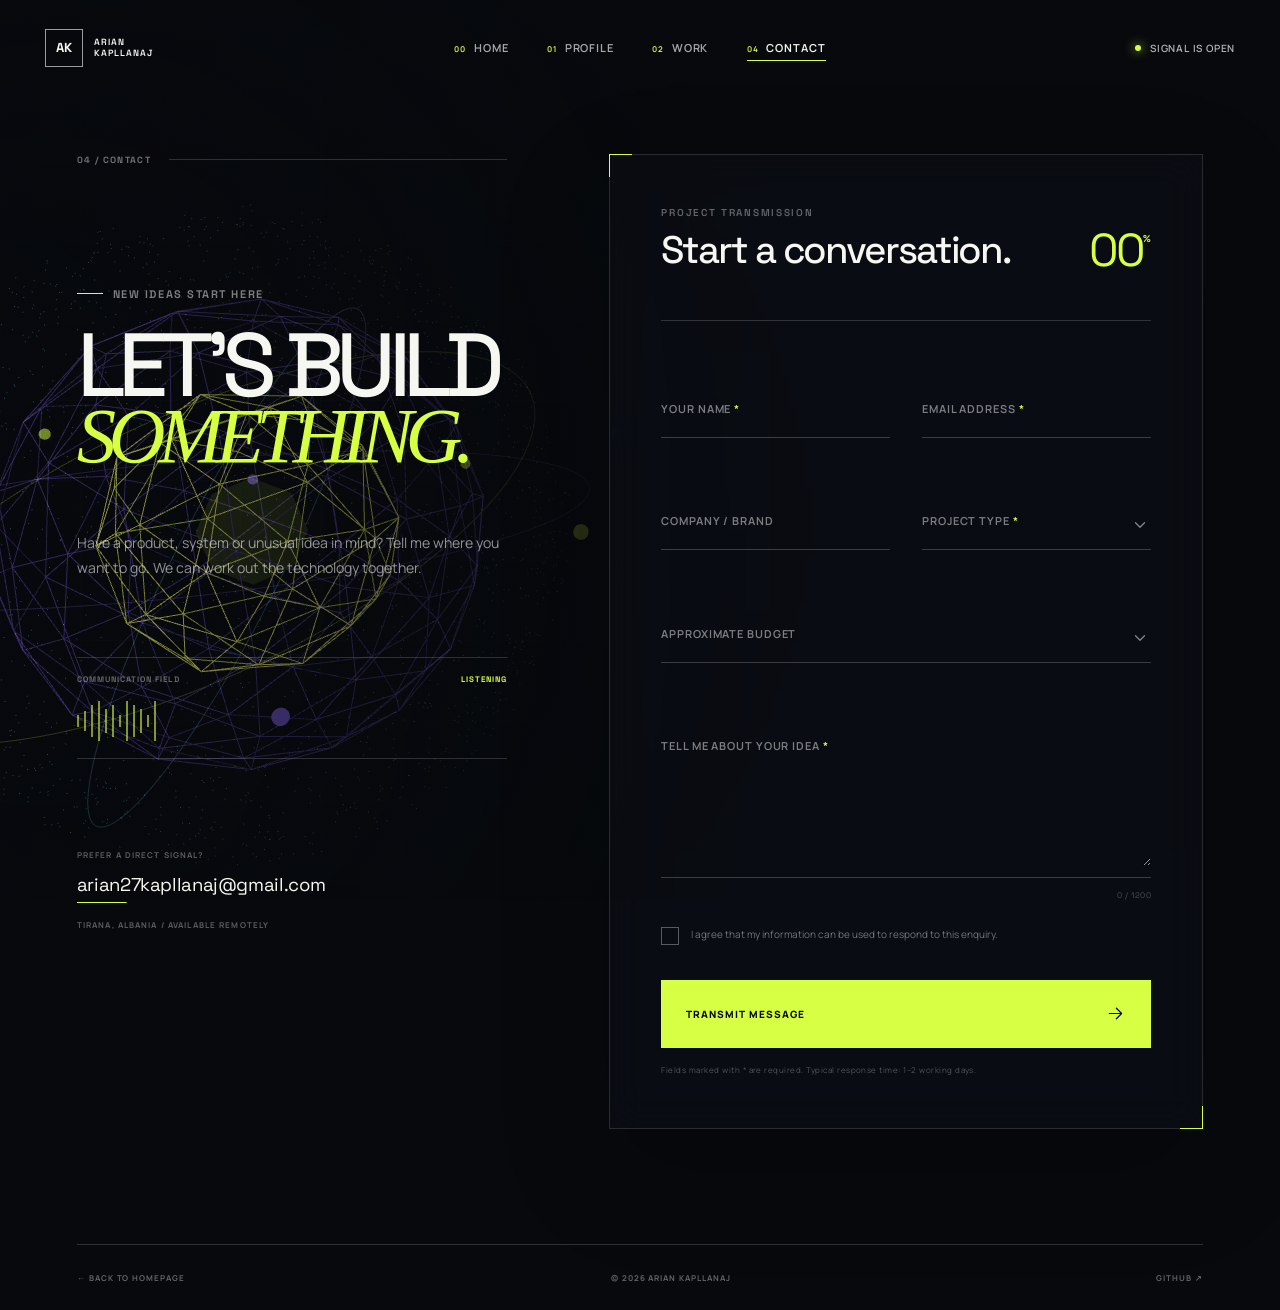
==== commit 696cc832: "fixing first page" ====
--- a/contact.html
+++ b/contact.html
@@ -218,6 +218,6 @@
     </a>
   </div>
 
-  <script type="module" src="js/contact.js"></script>
+  <script src="js/contact.bundle.js"></script>
 </body>
 </html>
--- a/css/style.css
+++ b/css/style.css
@@ -1511,7 +1511,9 @@
   transform: rotate(45deg);
 }
 
-.project-card:hover .project-visual > *:not(.visual-grid) { transform: scale(1.04); }
+.project-card:hover .project-visual > *:not(.visual-grid):not(.project-screenshot) {
+  transform: scale(1.04);
+}
 
 .project-visual--jarvis {
   background: radial-gradient(circle at center, #272143 0, #0d1017 46%, #07090d 100%);
@@ -1687,6 +1689,140 @@
   text-align: right;
   text-transform: uppercase;
   transition: transform .5s var(--ease-out);
+}
+
+.project-visual--external {
+  display: block;
+  overflow: hidden;
+  text-align: center;
+  isolation: isolate;
+}
+
+.project-screenshot {
+  display: block;
+  width: 100%;
+  height: 100%;
+  max-width: 100%;
+  max-height: 100%;
+  object-fit: contain;
+  object-position: center center;
+  opacity: 1;
+  filter: none;
+  background: transparent;
+  transform: none !important;
+}
+
+.project-visual--rolex .project-screenshot {
+  display: block;
+  width: 100%;
+  height: 100%;
+  max-width: 100%;
+  max-height: 100%;
+  object-fit: contain;
+  object-position: center center;
+}
+
+.project-visual--external::before {
+  position: absolute;
+  inset: 0;
+  opacity: .22;
+  background:
+    linear-gradient(115deg, transparent 19%, rgba(255,255,255,.22) 50%, transparent 77%),
+    repeating-linear-gradient(90deg, rgba(255,255,255,.06) 0 1px, transparent 1px 18%);
+  content: "";
+}
+
+.project-visual--external strong {
+  position: relative;
+  z-index: 2;
+  font-family: "Space Grotesk Local", sans-serif;
+  font-size: clamp(82px, 12vw, 150px);
+  font-weight: 700;
+  line-height: .9;
+  letter-spacing: -.08em;
+  text-transform: uppercase;
+}
+
+.project-visual--external span {
+  position: absolute;
+  right: 8%;
+  bottom: 7%;
+  color: rgba(255,255,255,.72);
+  font-family: "Space Grotesk Local", monospace;
+  font-size: 8px;
+  font-weight: 700;
+  letter-spacing: .18em;
+  text-transform: uppercase;
+}
+
+.project-visual--hygenika {
+  background: radial-gradient(circle at center, #264632 0, #121913 45%, #07090d 100%);
+}
+
+.project-visual--hygenika strong {
+  color: #d6ffe1;
+}
+
+.project-visual--luxe-studio {
+  background: linear-gradient(135deg, #f7ebdf, #d4b79a 44%, #160f09 100%);
+}
+
+.project-visual--luxe-studio strong {
+  color: #2f241a;
+}
+
+.project-visual--luxe-studio span {
+  color: #2f241a;
+}
+
+.project-visual--amdrix {
+  background: radial-gradient(circle at center, #16354c 0, #0d1722 46%, #07090d 100%);
+}
+
+.project-visual--amdrix strong {
+  color: #8cd7ff;
+}
+
+.project-visual--virtual-accountant {
+  background: radial-gradient(circle at center, #523b1a 0, #1a130b 46%, #07090d 100%);
+}
+
+.project-visual--virtual-accountant strong {
+  color: #f6d49c;
+}
+
+.project-visual--rolex {
+  display: block;
+  overflow: hidden;
+  background: radial-gradient(circle at center, #4e3a1b 0, #23170b 46%, #07090d 100%);
+  aspect-ratio: 1 / 1;
+}
+
+.project-visual--rolex .project-screenshot {
+  display: block;
+  width: 100%;
+  height: 100%;
+  object-fit: cover;
+  object-position: center center;
+}
+
+.project-visual--rolex::after {
+  position: absolute;
+  inset: 0;
+  background: linear-gradient(180deg, rgba(7,9,13,0) 18%, rgba(7,9,13,.45) 100%);
+  content: "";
+}
+
+.project-visual--rolex strong {
+  color: #f3d48a;
+}
+
+.project-visual--cognitive {
+  background: radial-gradient(circle at center, #2a1e46 0, #100c1b 46%, #07090d 100%);
+}
+
+.project-visual--cognitive strong {
+  color: #cdb8ff;
 }
 
 .project-visual--arix {
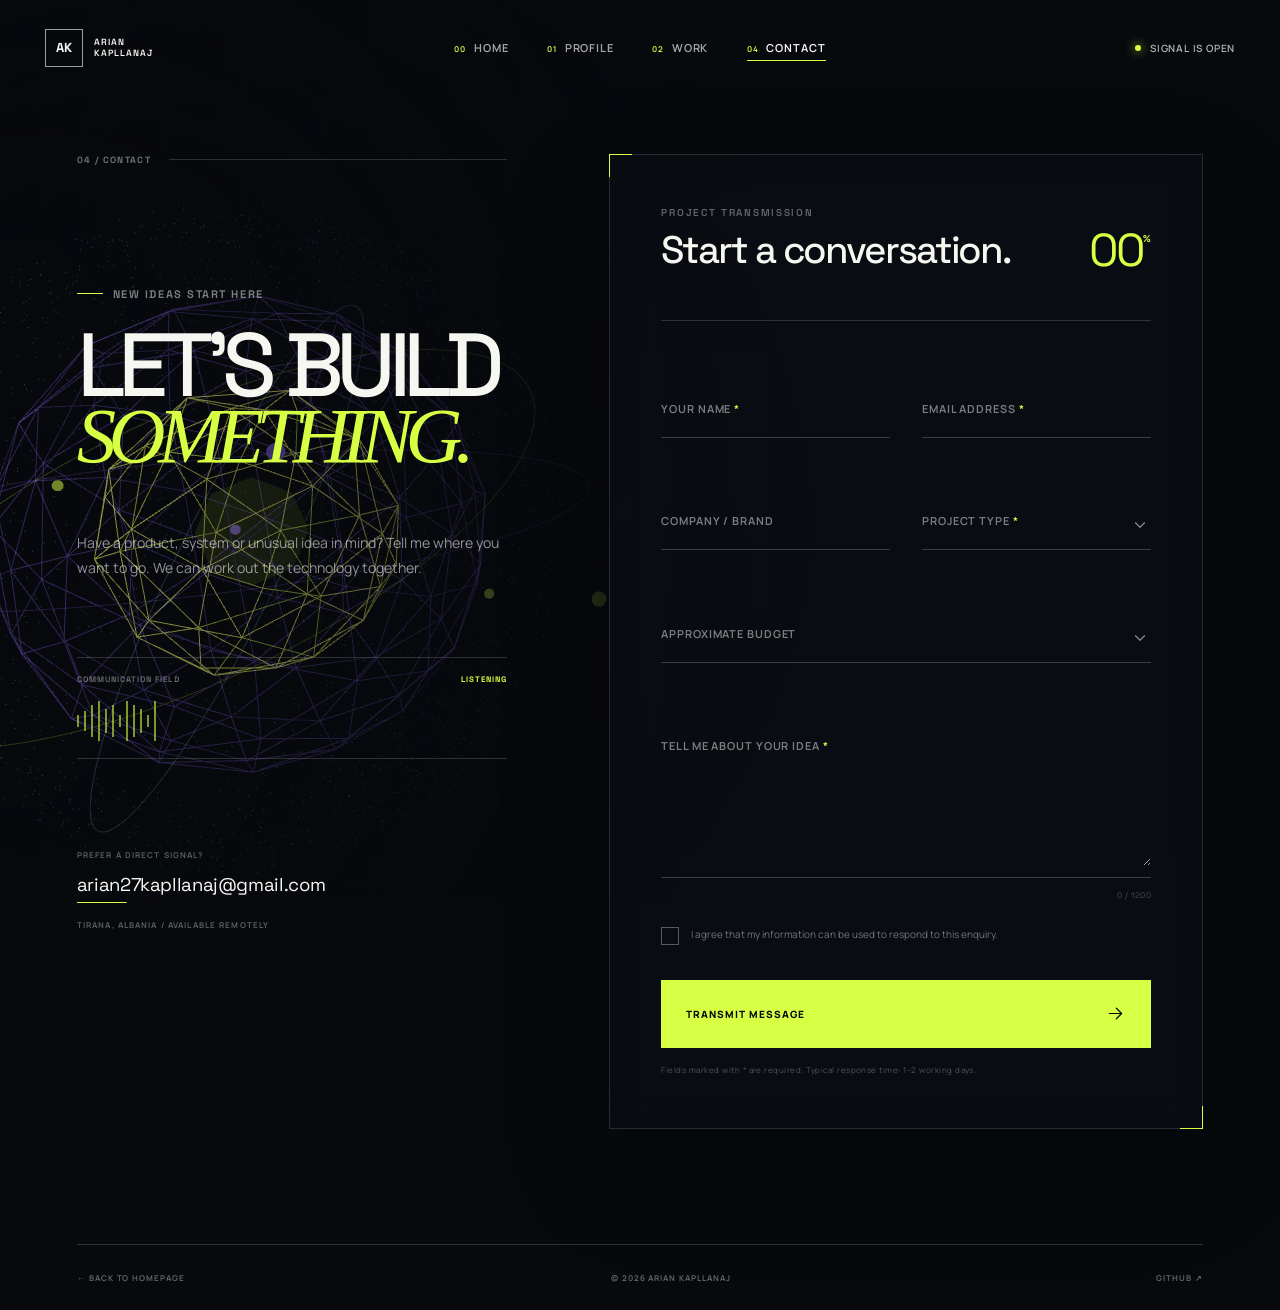
==== commit 68414a2c: "updating contact form" ====
--- a/contact.html
+++ b/contact.html
@@ -64,7 +64,7 @@
       </nav>
       <div class="mobile-menu__meta">
         <a href="mailto:arian27kapllanaj@gmail.com">Email</a>
-        <a href="https://github.com/Arian27Kapllanaj" target="_blank" rel="noreferrer">GitHub</a>
+        <a href="https://github.com/ariankapllanaj" target="_blank" rel="noreferrer">GitHub</a>
         <span>Tirana, AL</span>
       </div>
     </div>
@@ -158,10 +158,10 @@
           <div class="field field--select">
             <select id="budget" name="budget">
               <option value="" selected></option>
-              <option value="Under €1,000">Under €1,000</option>
-              <option value="€1,000–€3,000">€1,000–€3,000</option>
-              <option value="€3,000–€7,500">€3,000–€7,500</option>
-              <option value="€7,500+">€7,500+</option>
+              <option value="200CHF">200 CHF</option>
+              <option value="500CHF">500 CHF</option>
+              <option value="1,000CHF">1,000 CHF</option>
+              <option value="+1,500CHF">+1,500 CHF</option>
               <option value="To be discussed">To be discussed</option>
             </select>
             <label for="budget">Approximate budget</label>
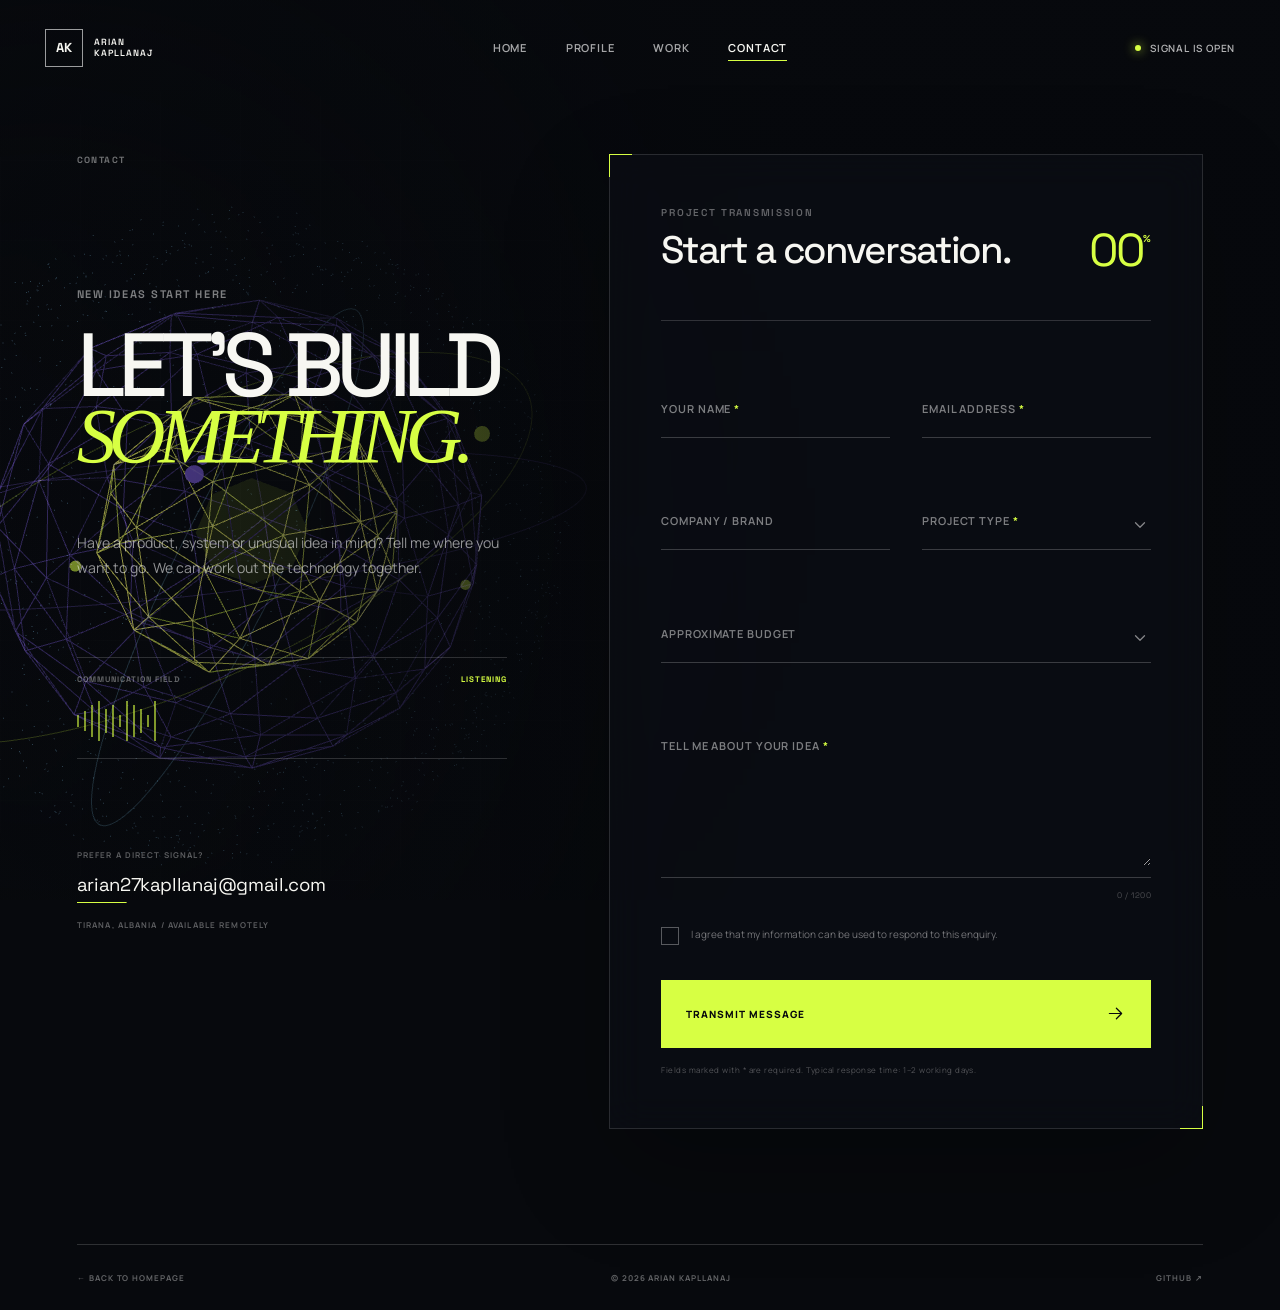
==== commit 697c9336: "updating website, adding 2 ai projects" ====
--- a/contact.html
+++ b/contact.html
@@ -16,7 +16,7 @@
   <div class="cursor cursor--ring" aria-hidden="true"><span>Open</span></div>
 
   <div class="contact-loader" id="contactLoader" aria-hidden="true">
-    <span class="contact-loader__index">04</span>
+
     <strong>CONTACT</strong>
     <i></i>
   </div>
@@ -36,10 +36,10 @@
     </a>
 
     <nav class="desktop-nav" aria-label="Primary navigation">
-      <a class="route-home" href="index.html"><span>00</span> Home</a>
-      <a href="index.html#profile"><span>01</span> Profile</a>
-      <a href="index.html#work"><span>02</span> Work</a>
-      <a class="is-active" href="#contactForm"><span>04</span> Contact</a>
+      <a class="route-home" href="index.html">Home</a>
+      <a href="index.html#profile">Profile</a>
+      <a href="index.html#work">Work</a>
+      <a class="is-active" href="#contactForm">Contact</a>
     </nav>
 
     <div class="header-actions">
@@ -57,10 +57,10 @@
     <div class="mobile-menu__inner">
       <p class="micro-copy">Navigate /</p>
       <nav aria-label="Mobile navigation">
-        <a class="route-home" href="index.html"><span>00</span> Home</a>
-        <a href="index.html#profile"><span>01</span> Profile</a>
-        <a href="index.html#work"><span>02</span> Selected work</a>
-        <a href="#contactForm"><span>04</span> Contact</a>
+        <a class="route-home" href="index.html">Home</a>
+        <a href="index.html#profile">Profile</a>
+        <a href="index.html#work">Selected work</a>
+        <a href="#contactForm">Contact</a>
       </nav>
       <div class="mobile-menu__meta">
         <a href="mailto:arian27kapllanaj@gmail.com">Email</a>
@@ -74,11 +74,10 @@
     <section class="contact-layout page-width" aria-labelledby="contactTitle">
       <div class="contact-intro">
         <div class="contact-index reveal-contact">
-          <span>04 / Contact</span>
-          <i></i>
-        </div>
-
-        <p class="eyebrow reveal-contact"><span></span> New ideas start here</p>
+          <span>Contact</span>
+        </div>
+
+        <p class="eyebrow reveal-contact">New ideas start here</p>
         <h1 id="contactTitle" class="reveal-contact">
           LET'S BUILD<br>
           <em>SOMETHING.</em>
--- a/css/style.css
+++ b/css/style.css
@@ -234,11 +234,6 @@
   text-transform: uppercase;
 }
 
-.eyebrow > span {
-  width: 26px;
-  height: 1px;
-  background: currentColor;
-}
 
 .eyebrow b {
   font-weight: inherit;
@@ -407,9 +402,6 @@
   color: rgba(255, 255, 255, .55);
 }
 
-.gate-eyebrow span {
-  background: var(--acid);
-}
 
 .gate-center h1 {
   margin: 0 0 50px;
@@ -956,7 +948,6 @@
   color: rgba(255, 255, 255, .54);
 }
 
-.hero-eyebrow span { background: var(--acid); }
 
 .hero-title {
   margin: 0;
@@ -1218,14 +1209,8 @@
   text-transform: uppercase;
 }
 
-.section-index i {
-  height: 1px;
-  flex: 1;
-  background: var(--line-dark);
-}
 
 .section-index--light { color: rgba(255, 255, 255, .46); }
-.section-index--light i { background: var(--line-light); }
 
 .kicker {
   margin: 0;
@@ -1428,7 +1413,7 @@
   color: inherit;
   background: transparent;
   text-align: left;
-  cursor: pointer;
+  cursor: default;
   transform-style: preserve-3d;
   transition: opacity .85s var(--ease-out), transform .45s var(--ease-out);
 }
@@ -1436,16 +1421,6 @@
 .project-card:nth-child(even) { margin-top: 11vw; }
 .project-card--wide { grid-column: auto; }
 
-.project-card__number {
-  position: absolute;
-  z-index: 3;
-  top: 16px;
-  left: 18px;
-  color: rgba(255, 255, 255, .55);
-  font-family: "Space Grotesk Local", monospace;
-  font-size: 9px;
-  letter-spacing: .1em;
-}
 
 .project-visual {
   position: relative;
@@ -1485,6 +1460,93 @@
   letter-spacing: .12em;
   text-transform: uppercase;
 }
+
+.project-card__actions {
+  display: grid;
+  grid-template-columns: 1fr 1fr;
+  gap: 10px;
+  padding-top: 22px;
+}
+
+.project-action {
+  display: flex;
+  min-height: 54px;
+  padding: 0 18px;
+  border: 1px solid var(--line-light);
+  align-items: center;
+  justify-content: space-between;
+  gap: 16px;
+  font-family: "Space Grotesk Local", sans-serif;
+  font-size: 10px;
+  font-weight: 650;
+  letter-spacing: .1em;
+  text-transform: uppercase;
+  transition: color .3s, background-color .3s, border-color .3s, transform .3s var(--ease-out);
+}
+
+.project-action svg {
+  width: 18px;
+  flex: 0 0 auto;
+  fill: none;
+  stroke: currentColor;
+  stroke-linecap: round;
+  stroke-linejoin: round;
+  stroke-width: 1.5;
+  transition: transform .3s var(--ease-out);
+}
+
+.project-action--live:hover {
+  color: var(--ink);
+  border-color: var(--acid);
+  background: var(--acid);
+}
+
+.project-action--live:hover svg { transform: translate(3px, -3px); }
+
+.project-action--details {
+  color: var(--ink);
+  border-color: var(--white);
+  background: var(--white);
+}
+
+.project-action--details:hover {
+  color: var(--white);
+  border-color: var(--violet);
+  background: var(--violet);
+}
+
+.project-action--details:hover svg { transform: translateX(4px); }
+
+.project-card--tool { --tool-accent: #d7ff43; }
+.project-card--apollo { --tool-accent: #8cd7ff; }
+.project-card__actions--single { grid-template-columns: 1fr; }
+.project-card--tool .project-action--details { color: var(--ink); border-color: var(--tool-accent); background: var(--tool-accent); }
+.project-card--tool .project-action--details:hover { background: var(--white); border-color: var(--white); }
+.project-card--tool .project-card__meta p { font-size: 12px; line-height: 1.6; }
+.project-card__description { max-width: 52ch; margin: 15px 0 0; color: rgba(255,255,255,.65); font-size: 16px; line-height: 1.7; }
+.project-visual.project-visual--tool {
+  display: flex;
+  height: auto;
+  min-height: clamp(500px, 45vw, 650px);
+  max-height: none;
+  padding: 54px clamp(22px, 3vw, 44px) 30px;
+  align-items: center;
+  background: linear-gradient(135deg, color-mix(in srgb, var(--tool-accent) 9%, #0b1015), #090c10 70%);
+}
+.tool-preview { position: relative; width: 100%; }
+.tool-preview__label, .tool-preview__footer { display: block; font-size: 12px; font-weight: 650; letter-spacing: .09em; line-height: 1.6; text-transform: uppercase; }
+.tool-preview__label { color: var(--tool-accent); }
+.tool-preview__title { display: block; margin-top: 18px; font-family: "Space Grotesk Local", sans-serif; font-size: clamp(48px, 6vw, 90px); font-weight: 450; letter-spacing: -.065em; line-height: .95; }
+.tool-preview__title > span { display: block; margin-top: 10px; color: rgba(255,255,255,.6); font-size: .36em; letter-spacing: -.025em; }
+.tool-preview__flow { display: grid; gap: 24px; margin-top: 32px; }
+.tool-preview__flow > span { position: relative; display: block; padding: 13px 16px; border: 1px solid rgba(255,255,255,.18); background: rgba(255,255,255,.025); font-family: "Space Grotesk Local", sans-serif; font-size: clamp(17px, 1.6vw, 23px); line-height: 1.35; }
+.tool-preview__flow > span:not(:last-child)::after { position: absolute; bottom: -25px; left: 24px; color: var(--tool-accent); font-size: 20px; line-height: 24px; content: "↓"; }
+.tool-preview__flow small { display: block; margin-bottom: 4px; color: rgba(255,255,255,.55); font-family: "Manrope Local", sans-serif; font-size: 12px; letter-spacing: .07em; text-transform: uppercase; }
+.tool-preview__flow em { display: inline-block; margin-left: 8px; color: rgba(255,255,255,.6); font-size: 12px; font-style: normal; }
+.tool-preview__flow .tool-preview__gate { border-color: color-mix(in srgb, var(--tool-accent) 65%, transparent); }
+.tool-preview__gate small { color: var(--tool-accent); }
+.tool-preview__footer { margin-top: 27px; color: rgba(255,255,255,.5); font-size: 12px; }
+.project-card--tool a:focus-visible { outline: 2px solid var(--tool-accent); outline-offset: 5px; }
 
 .round-arrow {
   display: grid;
@@ -1712,16 +1774,6 @@
   transform: none !important;
 }
 
-.project-visual--rolex .project-screenshot {
-  display: block;
-  width: 100%;
-  height: 100%;
-  max-width: 100%;
-  max-height: 100%;
-  object-fit: contain;
-  object-position: center center;
-}
-
 .project-visual--external::before {
   position: absolute;
   inset: 0;
@@ -1791,31 +1843,7 @@
   color: #f6d49c;
 }
 
-.project-visual--rolex {
-  display: block;
-  overflow: hidden;
-  background: radial-gradient(circle at center, #4e3a1b 0, #23170b 46%, #07090d 100%);
-  aspect-ratio: 1 / 1;
-}
-
-.project-visual--rolex .project-screenshot {
-  display: block;
-  width: 100%;
-  height: 100%;
-  object-fit: cover;
-  object-position: center center;
-}
-
-.project-visual--rolex::after {
-  position: absolute;
-  inset: 0;
-  background: linear-gradient(180deg, rgba(7,9,13,0) 18%, rgba(7,9,13,.45) 100%);
-  content: "";
-}
-
-.project-visual--rolex strong {
-  color: #f3d48a;
-}
+
 
 .project-visual--cognitive {
   background: radial-gradient(circle at center, #2a1e46 0, #100c1b 46%, #07090d 100%);
@@ -1927,7 +1955,7 @@
   min-height: 225px;
   padding: 38px 0;
   align-items: start;
-  grid-template-columns: .25fr .7fr 1fr .7fr;
+  grid-template-columns: .7fr 1fr .7fr;
   gap: 4vw;
   border-bottom: 1px solid var(--line-dark);
   overflow: hidden;
@@ -1946,13 +1974,6 @@
 .capability > * { position: relative; z-index: 1; transition: color .4s; }
 .capability:hover { color: var(--white); }
 
-.capability__number {
-  padding-top: 7px;
-  color: var(--violet);
-  font-family: "Space Grotesk Local", monospace;
-  font-size: 10px;
-  letter-spacing: .1em;
-}
 
 .capability h3 {
   margin: 0;
@@ -2181,7 +2202,6 @@
 .modal-close span:first-child { transform: translate(-50%, -50%) rotate(45deg); }
 .modal-close span:last-child { transform: translate(-50%, -50%) rotate(-45deg); }
 
-.project-modal__index { position: absolute; z-index: 2; top: 50px; left: 3.5vw; color: rgba(255,255,255,.4); }
 
 .project-modal__content {
   position: relative;
@@ -2299,13 +2319,14 @@
   .project-card:nth-child(even) { margin-top: 0; }
   .project-visual { height: 112vw; max-height: 570px; }
   .project-card__meta { padding-top: 17px; }
+  .project-card__actions { padding-top: 17px; }
   .round-arrow { width: 46px; height: 46px; }
   .visual-label--three { display: none; }
   .map-shape { width: 48%; }
   .marquee { padding-block: 21px 17px; }
   .stack { padding: 125px 0 110px; }
   .capability { display: block; min-height: auto; padding: 35px 0; }
-  .capability__number { display: block; margin-bottom: 20px; }
+
   .capability h3 { margin-bottom: 22px; font-size: 36px; }
   .capability p { max-width: 92%; }
   .capability__tags { display: flex; margin-top: 22px; }
@@ -2326,6 +2347,10 @@
   .project-modal__facts { flex-direction: column; gap: 20px; }
 }
 
+@media (max-width: 420px) {
+  .project-card__actions { grid-template-columns: 1fr; }
+}
+
 @media (pointer: coarse) {
   .cursor { display: none; }
   .project-card { transform: none !important; }
--- a/css/contact.css
+++ b/css/contact.css
@@ -45,14 +45,6 @@
   aspect-ratio: 1;
 }
 
-.contact-loader__index {
-  position: relative;
-  z-index: 2;
-  font-family: "Space Grotesk Local", monospace;
-  font-size: 10px;
-  font-weight: 700;
-  letter-spacing: .22em;
-}
 
 .contact-loader strong {
   position: relative;
@@ -214,19 +206,11 @@
   text-transform: uppercase;
 }
 
-.contact-index i {
-  height: 1px;
-  flex: 1;
-  background: var(--line-light);
-}
 
 .contact-intro .eyebrow {
   color: rgba(255,255,255,.48);
 }
 
-.contact-intro .eyebrow span {
-  background: var(--acid);
-}
 
 .contact-intro h1 {
   margin: 31px 0 0;
